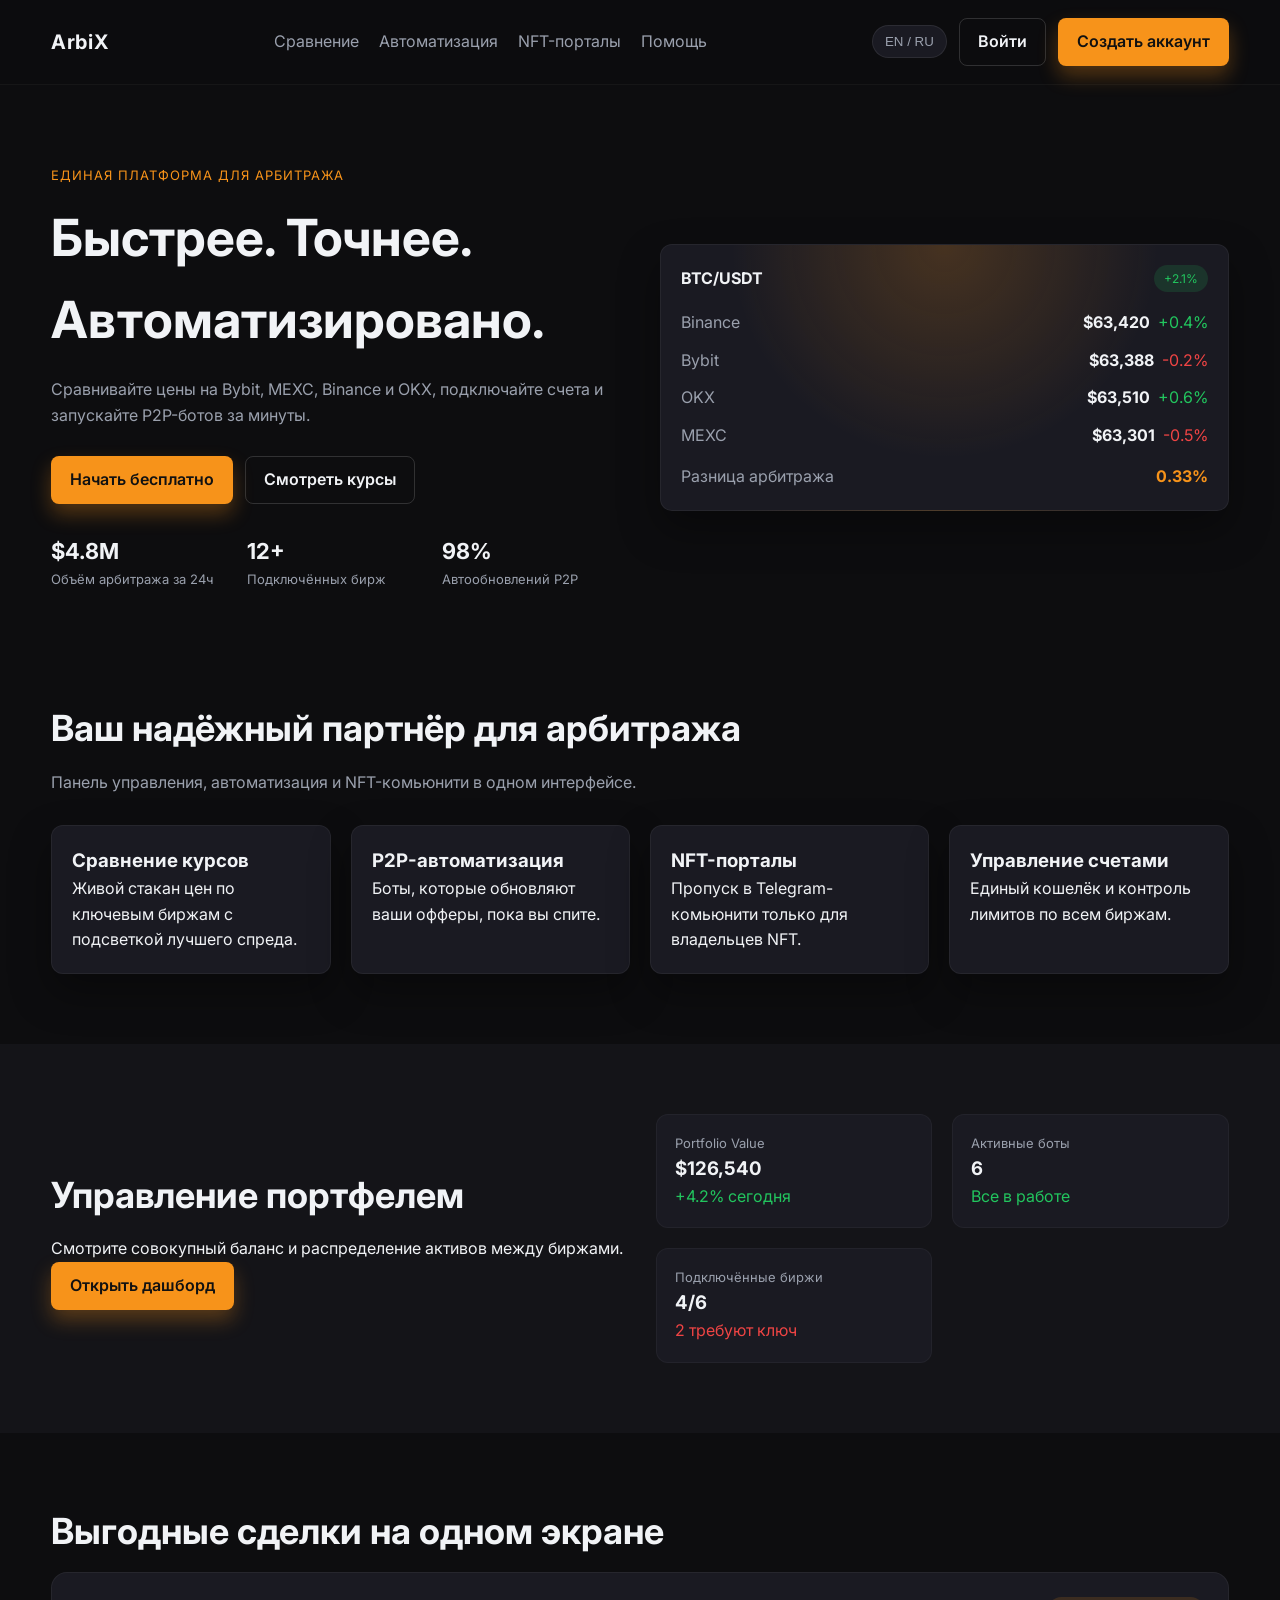
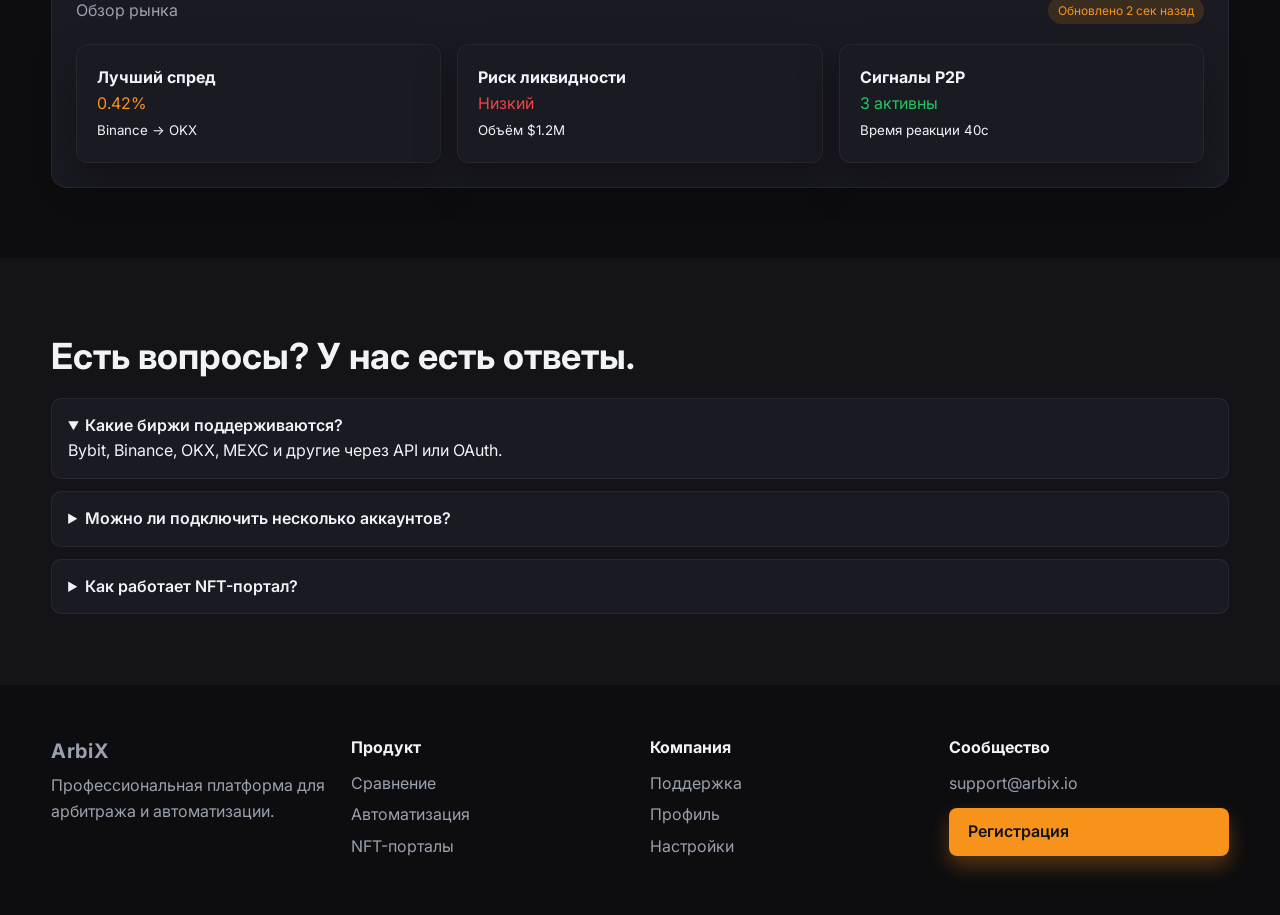
==== index.html @ c74239ab "Build static frontend pages" ====
<!doctype html>
<html lang="ru">
<head>
  <meta charset="UTF-8" />
  <meta name="viewport" content="width=device-width, initial-scale=1" />
  <title>ArbiX — Crypto Arbitrage & Automation</title>
  <link rel="stylesheet" href="styles.css" />
  <link rel="preconnect" href="https://fonts.googleapis.com" />
  <link rel="preconnect" href="https://fonts.gstatic.com" crossorigin />
  <link href="https://fonts.googleapis.com/css2?family=Inter:wght@400;500;600;700&display=swap" rel="stylesheet" />
</head>
<body class="theme-dark">
  <header class="header">
    <div class="container header__inner">
      <a class="logo" href="index.html">ArbiX</a>
      <nav class="nav">
        <a href="exchange.html">Сравнение</a>
        <a href="automation.html">Автоматизация</a>
        <a href="nft.html">NFT-порталы</a>
        <a href="help.html">Помощь</a>
      </nav>
      <div class="header__actions">
        <button class="chip">EN / RU</button>
        <a class="btn btn--ghost" href="login.html">Войти</a>
        <a class="btn btn--primary" href="signup.html">Создать аккаунт</a>
      </div>
      <button class="burger" aria-label="Открыть меню">
        <span></span><span></span><span></span>
      </button>
    </div>
  </header>

  <main>
    <section class="hero">
      <div class="container hero__grid">
        <div class="hero__content">
          <p class="eyebrow">Единая платформа для арбитража</p>
          <h1>Быстрее. Точнее. Автоматизировано.</h1>
          <p class="lead">Сравнивайте цены на Bybit, MEXC, Binance и OKX, подключайте счета и запускайте P2P-ботов за минуты.</p>
          <div class="hero__cta">
            <a class="btn btn--primary" href="signup.html">Начать бесплатно</a>
            <a class="btn btn--ghost" href="exchange.html">Смотреть курсы</a>
          </div>
          <div class="hero__stats">
            <div>
              <h3>$4.8M</h3>
              <p>Объём арбитража за 24ч</p>
            </div>
            <div>
              <h3>12+</h3>
              <p>Подключённых бирж</p>
            </div>
            <div>
              <h3>98%</h3>
              <p>Автообновлений P2P</p>
            </div>
          </div>
        </div>
        <div class="hero__visual">
          <div class="card card--glow">
            <div class="card__header">
              <h4>BTC/USDT</h4>
              <span class="badge badge--success">+2.1%</span>
            </div>
            <div class="price-table">
              <div class="price-row">
                <span>Binance</span>
                <strong>$63,420</strong>
                <span class="up">+0.4%</span>
              </div>
              <div class="price-row">
                <span>Bybit</span>
                <strong>$63,388</strong>
                <span class="down">-0.2%</span>
              </div>
              <div class="price-row">
                <span>OKX</span>
                <strong>$63,510</strong>
                <span class="up">+0.6%</span>
              </div>
              <div class="price-row">
                <span>MEXC</span>
                <strong>$63,301</strong>
                <span class="down">-0.5%</span>
              </div>
            </div>
            <div class="card__footer">
              <span>Разница арбитража</span>
              <strong class="accent">0.33%</strong>
            </div>
          </div>
        </div>
      </div>
    </section>

    <section class="section">
      <div class="container">
        <h2>Ваш надёжный партнёр для арбитража</h2>
        <p class="section__subtitle">Панель управления, автоматизация и NFT-комьюнити в одном интерфейсе.</p>
        <div class="grid grid--4">
          <article class="card">
            <h3>Сравнение курсов</h3>
            <p>Живой стакан цен по ключевым биржам с подсветкой лучшего спреда.</p>
          </article>
          <article class="card">
            <h3>P2P-автоматизация</h3>
            <p>Боты, которые обновляют ваши офферы, пока вы спите.</p>
          </article>
          <article class="card">
            <h3>NFT-порталы</h3>
            <p>Пропуск в Telegram-комьюнити только для владельцев NFT.</p>
          </article>
          <article class="card">
            <h3>Управление счетами</h3>
            <p>Единый кошелёк и контроль лимитов по всем биржам.</p>
          </article>
        </div>
      </div>
    </section>

    <section class="section section--alt">
      <div class="container split">
        <div>
          <h2>Управление портфелем</h2>
          <p>Смотрите совокупный баланс и распределение активов между биржами.</p>
          <a class="btn btn--primary" href="dashboard.html">Открыть дашборд</a>
        </div>
        <div class="grid grid--3">
          <div class="metric">
            <p>Portfolio Value</p>
            <h3>$126,540</h3>
            <span class="up">+4.2% сегодня</span>
          </div>
          <div class="metric">
            <p>Активные боты</p>
            <h3>6</h3>
            <span class="up">Все в работе</span>
          </div>
          <div class="metric">
            <p>Подключённые биржи</p>
            <h3>4/6</h3>
            <span class="down">2 требуют ключ</span>
          </div>
        </div>
      </div>
    </section>

    <section class="section">
      <div class="container">
        <h2>Выгодные сделки на одном экране</h2>
        <div class="dashboard-preview">
          <div class="preview-header">
            <span>Обзор рынка</span>
            <span class="badge">Обновлено 2 сек назад</span>
          </div>
          <div class="preview-grid">
            <div class="card">
              <h4>Лучший спред</h4>
              <p class="accent">0.42%</p>
              <small>Binance → OKX</small>
            </div>
            <div class="card">
              <h4>Риск ликвидности</h4>
              <p class="down">Низкий</p>
              <small>Объём $1.2M</small>
            </div>
            <div class="card">
              <h4>Сигналы P2P</h4>
              <p class="up">3 активны</p>
              <small>Время реакции 40с</small>
            </div>
          </div>
        </div>
      </div>
    </section>

    <section class="section section--alt">
      <div class="container">
        <h2>Есть вопросы? У нас есть ответы.</h2>
        <div class="accordion">
          <details open>
            <summary>Какие биржи поддерживаются?</summary>
            <p>Bybit, Binance, OKX, MEXC и другие через API или OAuth.</p>
          </details>
          <details>
            <summary>Можно ли подключить несколько аккаунтов?</summary>
            <p>Да, для каждой биржи можно подключать несколько профилей.</p>
          </details>
          <details>
            <summary>Как работает NFT-портал?</summary>
            <p>Мы проверяем владение NFT и выдаём доступ в Telegram автоматически.</p>
          </details>
        </div>
      </div>
    </section>
  </main>

  <footer class="footer">
    <div class="container footer__grid">
      <div>
        <a class="logo" href="index.html">ArbiX</a>
        <p>Профессиональная платформа для арбитража и автоматизации.</p>
      </div>
      <div>
        <h4>Продукт</h4>
        <a href="exchange.html">Сравнение</a>
        <a href="automation.html">Автоматизация</a>
        <a href="nft.html">NFT-порталы</a>
      </div>
      <div>
        <h4>Компания</h4>
        <a href="help.html">Поддержка</a>
        <a href="profile.html">Профиль</a>
        <a href="settings.html">Настройки</a>
      </div>
      <div>
        <h4>Сообщество</h4>
        <p>support@arbix.io</p>
        <div class="footer__cta">
          <a class="btn btn--primary" href="signup.html">Регистрация</a>
        </div>
      </div>
    </div>
  </footer>
</body>
</html>
---- styles.css ----
:root {
  color-scheme: dark;
  --bg: #0d0d0f;
  --bg-alt: #141418;
  --panel: #1a1a22;
  --panel-soft: #202030;
  --text: #f1f3f6;
  --muted: #9aa0ad;
  --accent: #f7931a;
  --accent-soft: rgba(247, 147, 26, 0.15);
  --success: #22c55e;
  --danger: #ef4444;
  --shadow: 0 18px 40px rgba(0, 0, 0, 0.35);
}

* {
  box-sizing: border-box;
  margin: 0;
  padding: 0;
}

body {
  font-family: "Inter", sans-serif;
  background: var(--bg);
  color: var(--text);
  line-height: 1.6;
}

img {
  max-width: 100%;
}

a {
  color: inherit;
  text-decoration: none;
}

.muted {
  color: var(--muted);
}

.accent {
  color: var(--accent);
}

.container {
  width: min(1200px, 92%);
  margin: 0 auto;
}

.header {
  position: sticky;
  top: 0;
  background: rgba(13, 13, 15, 0.9);
  backdrop-filter: blur(10px);
  border-bottom: 1px solid rgba(255, 255, 255, 0.04);
  z-index: 10;
}

.header__inner {
  display: flex;
  align-items: center;
  justify-content: space-between;
  padding: 18px 0;
  gap: 24px;
}

.logo {
  font-weight: 700;
  font-size: 20px;
  letter-spacing: 0.6px;
}

.nav {
  display: flex;
  gap: 20px;
  color: var(--muted);
}

.nav a:hover {
  color: var(--text);
}

.header__actions {
  display: flex;
  align-items: center;
  gap: 12px;
}

.burger {
  display: none;
  flex-direction: column;
  gap: 5px;
  background: none;
  border: none;
}

.burger span {
  width: 24px;
  height: 2px;
  background: var(--text);
}

.btn {
  display: inline-flex;
  align-items: center;
  justify-content: center;
  padding: 10px 18px;
  border-radius: 8px;
  font-weight: 600;
  border: 1px solid transparent;
  transition: 0.2s ease;
}

.btn--primary {
  background: var(--accent);
  color: #111;
  box-shadow: 0 10px 20px rgba(247, 147, 26, 0.3);
}

.btn--primary:hover {
  filter: brightness(1.05);
}

.btn--ghost {
  border: 1px solid rgba(255, 255, 255, 0.15);
  color: var(--text);
  background: transparent;
}

.btn--ghost:hover {
  border-color: var(--accent);
  color: var(--accent);
}

.chip {
  padding: 8px 12px;
  border-radius: 999px;
  background: var(--panel);
  border: 1px solid rgba(255, 255, 255, 0.08);
  color: var(--muted);
}

.hero {
  padding: 80px 0 40px;
}

.hero__grid {
  display: grid;
  grid-template-columns: repeat(auto-fit, minmax(280px, 1fr));
  gap: 40px;
  align-items: center;
}

.eyebrow {
  color: var(--accent);
  letter-spacing: 1px;
  text-transform: uppercase;
  font-size: 13px;
  margin-bottom: 12px;
}

.hero h1 {
  font-size: clamp(32px, 4vw, 54px);
  margin-bottom: 16px;
}

.lead {
  color: var(--muted);
  margin-bottom: 28px;
}

.hero__cta {
  display: flex;
  gap: 12px;
  flex-wrap: wrap;
  margin-bottom: 30px;
}

.hero__stats {
  display: grid;
  grid-template-columns: repeat(auto-fit, minmax(140px, 1fr));
  gap: 18px;
}

.hero__stats h3 {
  font-size: 22px;
}

.hero__stats p {
  color: var(--muted);
  font-size: 13px;
}

.section {
  padding: 70px 0;
}

.section--alt {
  background: var(--bg-alt);
}

.section h2 {
  font-size: clamp(26px, 3vw, 36px);
  margin-bottom: 12px;
}

.section__subtitle {
  color: var(--muted);
  max-width: 720px;
  margin-bottom: 30px;
}

.grid {
  display: grid;
  gap: 20px;
}

.grid--4 {
  grid-template-columns: repeat(auto-fit, minmax(220px, 1fr));
}

.grid--3 {
  grid-template-columns: repeat(auto-fit, minmax(200px, 1fr));
}

.card {
  background: var(--panel);
  border-radius: 12px;
  padding: 20px;
  border: 1px solid rgba(255, 255, 255, 0.05);
  box-shadow: var(--shadow);
}

.card--glow {
  background: radial-gradient(circle at top, rgba(247, 147, 26, 0.2), transparent 55%),
    var(--panel);
}

.card__header {
  display: flex;
  justify-content: space-between;
  align-items: center;
  margin-bottom: 18px;
}

.card__footer {
  margin-top: 16px;
  display: flex;
  justify-content: space-between;
  color: var(--muted);
}

.badge {
  padding: 4px 10px;
  border-radius: 999px;
  font-size: 12px;
  background: var(--accent-soft);
  color: var(--accent);
}

.badge--success {
  background: rgba(34, 197, 94, 0.15);
  color: var(--success);
}

.price-table {
  display: grid;
  gap: 12px;
}

.price-row {
  display: grid;
  grid-template-columns: 1fr auto auto;
  gap: 8px;
  align-items: center;
  color: var(--muted);
}

.price-row strong {
  color: var(--text);
}

.up {
  color: var(--success);
}

.down {
  color: var(--danger);
}

.split {
  display: grid;
  grid-template-columns: repeat(auto-fit, minmax(280px, 1fr));
  gap: 32px;
  align-items: center;
}

.metric {
  background: var(--panel);
  padding: 18px;
  border-radius: 12px;
  border: 1px solid rgba(255, 255, 255, 0.04);
}

.metric p {
  color: var(--muted);
  font-size: 13px;
}

.dashboard-preview {
  background: var(--panel);
  border-radius: 16px;
  padding: 24px;
  border: 1px solid rgba(255, 255, 255, 0.05);
}

.preview-header {
  display: flex;
  justify-content: space-between;
  align-items: center;
  margin-bottom: 20px;
  color: var(--muted);
}

.preview-grid {
  display: grid;
  gap: 16px;
  grid-template-columns: repeat(auto-fit, minmax(200px, 1fr));
}

.accordion {
  display: grid;
  gap: 12px;
}

.accordion details {
  background: var(--panel);
  border-radius: 10px;
  padding: 14px 16px;
  border: 1px solid rgba(255, 255, 255, 0.06);
}

.accordion summary {
  cursor: pointer;
  font-weight: 600;
}

.list {
  list-style: none;
  display: grid;
  gap: 8px;
  color: var(--muted);
}

.footer {
  padding: 50px 0;
  border-top: 1px solid rgba(255, 255, 255, 0.04);
}

.footer__grid {
  display: grid;
  grid-template-columns: repeat(auto-fit, minmax(180px, 1fr));
  gap: 20px;
  color: var(--muted);
}

.footer__grid h4 {
  margin-bottom: 10px;
  color: var(--text);
}

.footer__grid a {
  display: block;
  margin-bottom: 6px;
}

.footer__cta {
  margin-top: 12px;
}

.table {
  width: 100%;
  border-collapse: collapse;
  border: 1px solid rgba(255, 255, 255, 0.06);
  border-radius: 12px;
  overflow: hidden;
}

.table th,
.table td {
  padding: 14px 16px;
  text-align: left;
}

.table th {
  background: var(--panel-soft);
  font-size: 13px;
  color: var(--muted);
  text-transform: uppercase;
}

.table tr:nth-child(even) {
  background: rgba(255, 255, 255, 0.02);
}

.form {
  display: grid;
  gap: 16px;
}

label span {
  display: block;
  font-size: 13px;
  color: var(--muted);
  margin-bottom: 6px;
}

.input,
.select,
.textarea {
  background: var(--panel);
  border: 1px solid rgba(255, 255, 255, 0.08);
  padding: 12px 14px;
  border-radius: 8px;
  color: var(--text);
}

.input:focus,
.select:focus,
.textarea:focus {
  outline: 1px solid var(--accent);
}

.page-header {
  padding: 50px 0 20px;
}

.page-header h1 {
  font-size: clamp(28px, 3vw, 40px);
}

.page-header p {
  color: var(--muted);
  margin-top: 10px;
}

@media (max-width: 900px) {
  .nav {
    display: none;
  }

  .header__actions {
    display: none;
  }

  .burger {
    display: flex;
  }
}

@media (max-width: 600px) {
  .hero {
    padding-top: 50px;
  }

  .header__inner {
    padding: 14px 0;
  }
}
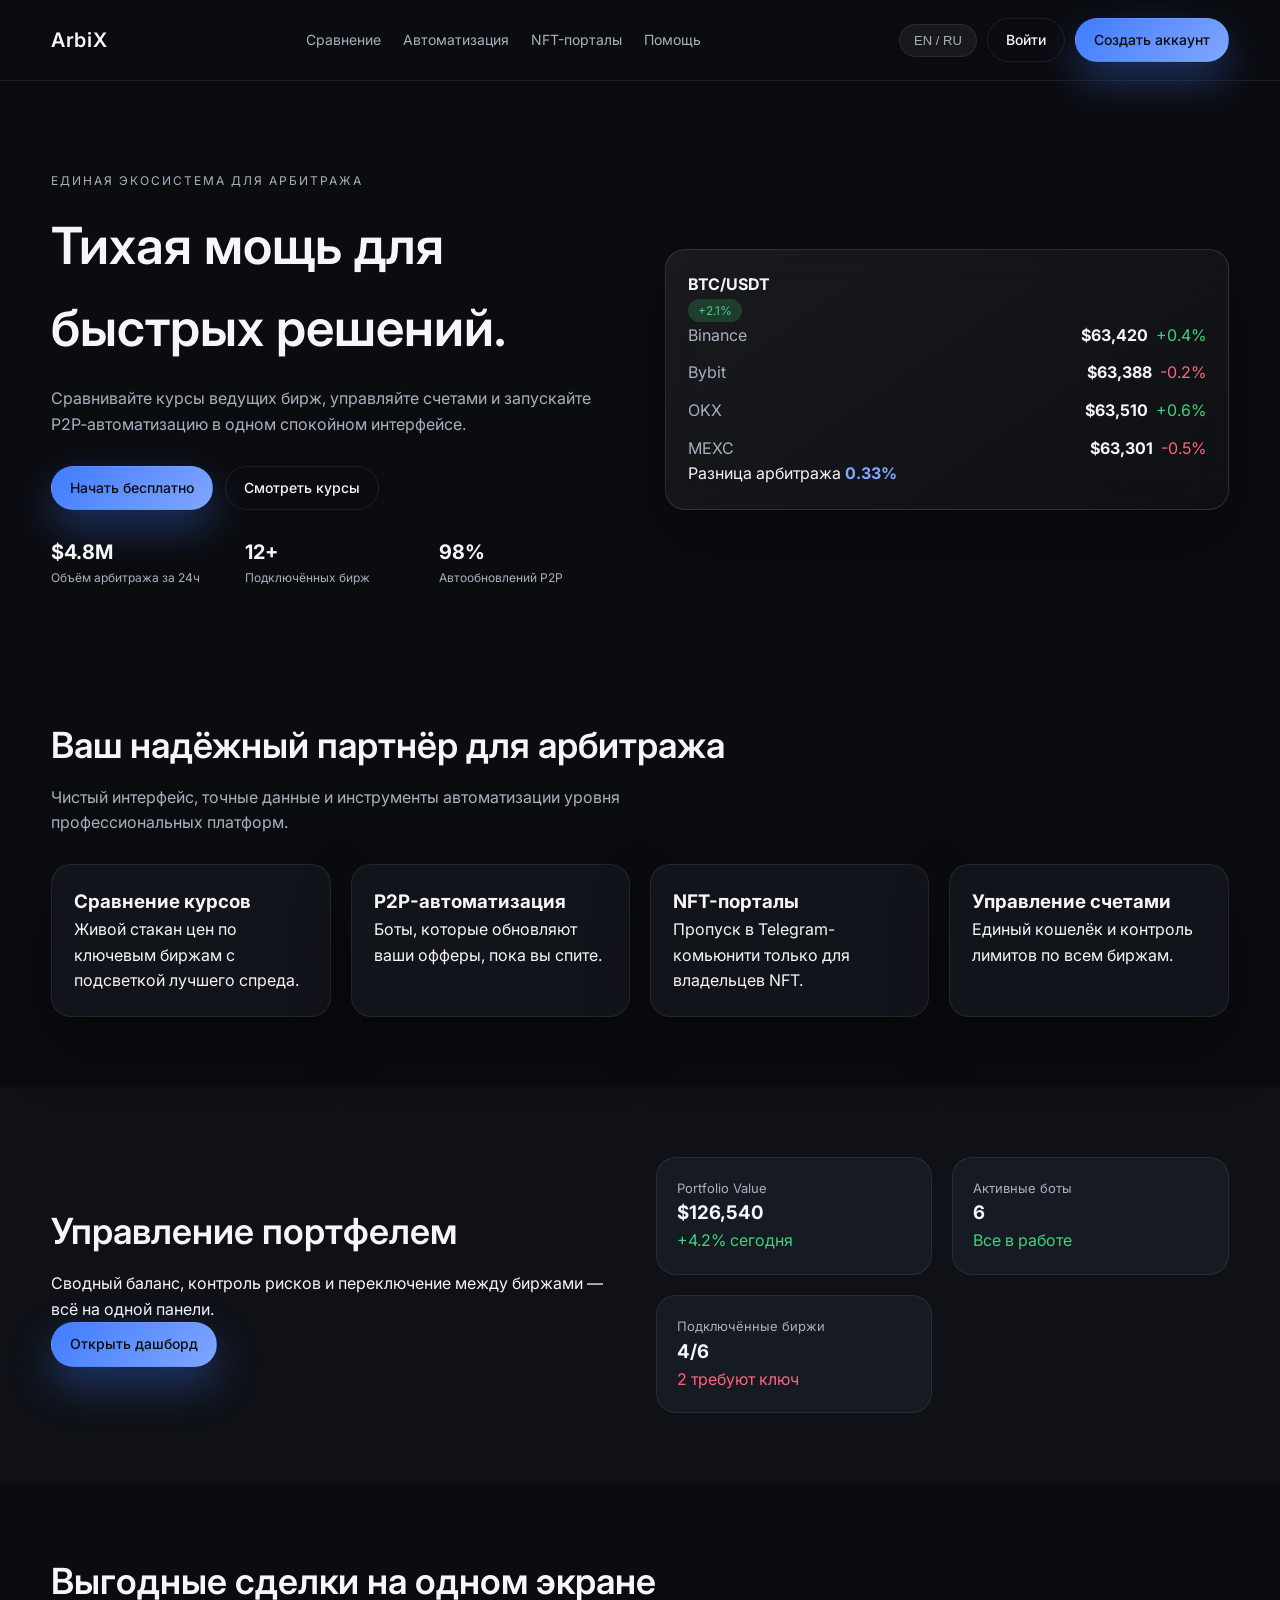
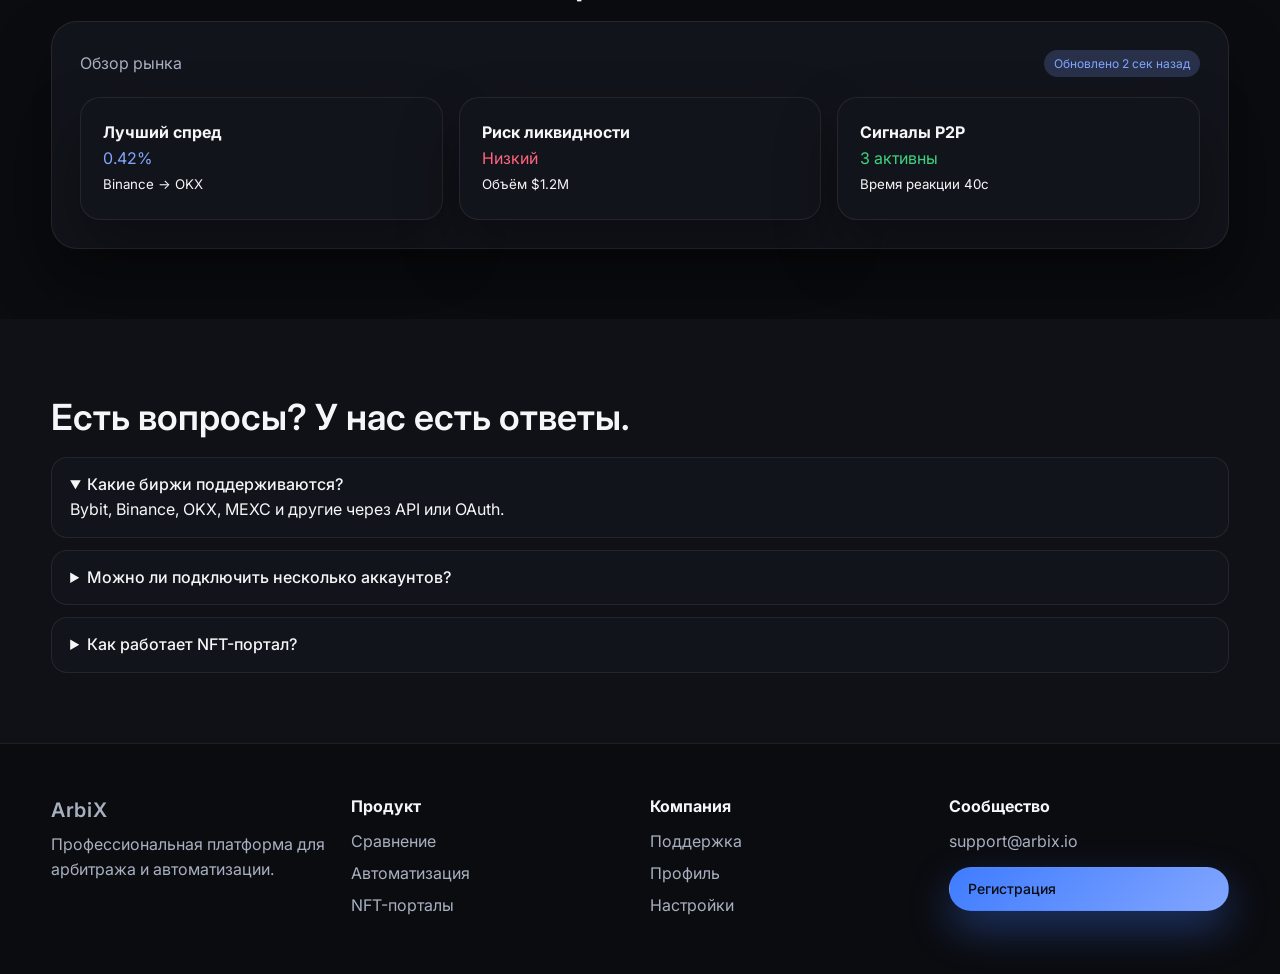
==== commit 6a4daa5c: "Refine styling for Apple-inspired aesthetic" ====
--- a/index.html
+++ b/index.html
@@ -34,9 +34,9 @@
     <section class="hero">
       <div class="container hero__grid">
         <div class="hero__content">
-          <p class="eyebrow">Единая платформа для арбитража</p>
-          <h1>Быстрее. Точнее. Автоматизировано.</h1>
-          <p class="lead">Сравнивайте цены на Bybit, MEXC, Binance и OKX, подключайте счета и запускайте P2P-ботов за минуты.</p>
+          <p class="eyebrow">Единая экосистема для арбитража</p>
+          <h1>Тихая мощь для быстрых решений.</h1>
+          <p class="lead">Сравнивайте курсы ведущих бирж, управляйте счетами и запускайте P2P‑автоматизацию в одном спокойном интерфейсе.</p>
           <div class="hero__cta">
             <a class="btn btn--primary" href="signup.html">Начать бесплатно</a>
             <a class="btn btn--ghost" href="exchange.html">Смотреть курсы</a>
@@ -56,8 +56,8 @@
             </div>
           </div>
         </div>
-        <div class="hero__visual">
-          <div class="card card--glow">
+          <div class="hero__visual">
+          <div class="card card--glass">
             <div class="card__header">
               <h4>BTC/USDT</h4>
               <span class="badge badge--success">+2.1%</span>
@@ -96,7 +96,7 @@
     <section class="section">
       <div class="container">
         <h2>Ваш надёжный партнёр для арбитража</h2>
-        <p class="section__subtitle">Панель управления, автоматизация и NFT-комьюнити в одном интерфейсе.</p>
+        <p class="section__subtitle">Чистый интерфейс, точные данные и инструменты автоматизации уровня профессиональных платформ.</p>
         <div class="grid grid--4">
           <article class="card">
             <h3>Сравнение курсов</h3>
@@ -122,7 +122,7 @@
       <div class="container split">
         <div>
           <h2>Управление портфелем</h2>
-          <p>Смотрите совокупный баланс и распределение активов между биржами.</p>
+          <p>Сводный баланс, контроль рисков и переключение между биржами — всё на одной панели.</p>
           <a class="btn btn--primary" href="dashboard.html">Открыть дашборд</a>
         </div>
         <div class="grid grid--3">
--- a/styles.css
+++ b/styles.css
@@ -1,16 +1,18 @@
 :root {
   color-scheme: dark;
-  --bg: #0d0d0f;
-  --bg-alt: #141418;
-  --panel: #1a1a22;
-  --panel-soft: #202030;
-  --text: #f1f3f6;
-  --muted: #9aa0ad;
-  --accent: #f7931a;
-  --accent-soft: rgba(247, 147, 26, 0.15);
-  --success: #22c55e;
-  --danger: #ef4444;
-  --shadow: 0 18px 40px rgba(0, 0, 0, 0.35);
+  --bg: #0b0c10;
+  --bg-alt: #0f1117;
+  --panel: #12141b;
+  --panel-elevated: #161a23;
+  --border: rgba(255, 255, 255, 0.08);
+  --text: #f5f6f7;
+  --muted: #a8b0c0;
+  --accent: #82a6ff;
+  --accent-strong: #3f7cff;
+  --success: #41d17d;
+  --danger: #ff647c;
+  --shadow: 0 30px 60px rgba(0, 0, 0, 0.35);
+  --radius: 20px;
 }
 
 * {
@@ -20,8 +22,10 @@
 }
 
 body {
-  font-family: "Inter", sans-serif;
-  background: var(--bg);
+  font-family: "Inter", -apple-system, BlinkMacSystemFont, "Segoe UI", sans-serif;
+  background: radial-gradient(1200px 600px at 10% -10%, rgba(63, 124, 255, 0.18), transparent 55%),
+    radial-gradient(900px 500px at 85% -20%, rgba(130, 166, 255, 0.2), transparent 50%),
+    var(--bg);
   color: var(--text);
   line-height: 1.6;
 }
@@ -35,26 +39,26 @@
   text-decoration: none;
 }
 
-.muted {
-  color: var(--muted);
-}
-
-.accent {
-  color: var(--accent);
-}
-
 .container {
   width: min(1200px, 92%);
   margin: 0 auto;
 }
 
+.muted {
+  color: var(--muted);
+}
+
+.accent {
+  color: var(--accent);
+}
+
 .header {
   position: sticky;
   top: 0;
-  background: rgba(13, 13, 15, 0.9);
-  backdrop-filter: blur(10px);
-  border-bottom: 1px solid rgba(255, 255, 255, 0.04);
   z-index: 10;
+  backdrop-filter: blur(20px);
+  background: rgba(11, 12, 16, 0.75);
+  border-bottom: 1px solid var(--border);
 }
 
 .header__inner {
@@ -62,19 +66,24 @@
   align-items: center;
   justify-content: space-between;
   padding: 18px 0;
-  gap: 24px;
+  gap: 20px;
 }
 
 .logo {
-  font-weight: 700;
+  font-weight: 600;
   font-size: 20px;
   letter-spacing: 0.6px;
 }
 
 .nav {
   display: flex;
-  gap: 20px;
-  color: var(--muted);
+  gap: 22px;
+  color: var(--muted);
+}
+
+.nav a {
+  font-size: 14px;
+  transition: color 0.2s ease;
 }
 
 .nav a:hover {
@@ -84,14 +93,23 @@
 .header__actions {
   display: flex;
   align-items: center;
-  gap: 12px;
+  gap: 10px;
+}
+
+.chip {
+  padding: 8px 14px;
+  border-radius: 999px;
+  background: rgba(255, 255, 255, 0.06);
+  border: 1px solid var(--border);
+  color: var(--muted);
+  font-size: 13px;
 }
 
 .burger {
   display: none;
   flex-direction: column;
-  gap: 5px;
-  background: none;
+  gap: 6px;
+  background: transparent;
   border: none;
 }
 
@@ -106,75 +124,70 @@
   align-items: center;
   justify-content: center;
   padding: 10px 18px;
-  border-radius: 8px;
+  border-radius: 999px;
+  font-weight: 500;
+  border: 1px solid transparent;
+  transition: 0.25s ease;
+  font-size: 14px;
+}
+
+.btn--primary {
+  background: linear-gradient(135deg, var(--accent-strong), var(--accent));
+  color: #0b0c10;
+  box-shadow: 0 18px 40px rgba(63, 124, 255, 0.35);
+}
+
+.btn--primary:hover {
+  transform: translateY(-1px);
+}
+
+.btn--ghost {
+  border: 1px solid var(--border);
+  color: var(--text);
+  background: transparent;
+}
+
+.btn--ghost:hover {
+  border-color: rgba(130, 166, 255, 0.6);
+  color: var(--accent);
+}
+
+.hero {
+  padding: 90px 0 60px;
+}
+
+.hero__grid {
+  display: grid;
+  grid-template-columns: repeat(auto-fit, minmax(280px, 1fr));
+  gap: 50px;
+  align-items: center;
+}
+
+.eyebrow {
+  text-transform: uppercase;
+  letter-spacing: 2px;
+  font-size: 12px;
+  color: var(--muted);
+  margin-bottom: 14px;
+}
+
+.hero h1 {
+  font-size: clamp(34px, 4vw, 56px);
   font-weight: 600;
-  border: 1px solid transparent;
-  transition: 0.2s ease;
-}
-
-.btn--primary {
-  background: var(--accent);
-  color: #111;
-  box-shadow: 0 10px 20px rgba(247, 147, 26, 0.3);
-}
-
-.btn--primary:hover {
-  filter: brightness(1.05);
-}
-
-.btn--ghost {
-  border: 1px solid rgba(255, 255, 255, 0.15);
-  color: var(--text);
-  background: transparent;
-}
-
-.btn--ghost:hover {
-  border-color: var(--accent);
-  color: var(--accent);
-}
-
-.chip {
-  padding: 8px 12px;
-  border-radius: 999px;
-  background: var(--panel);
-  border: 1px solid rgba(255, 255, 255, 0.08);
-  color: var(--muted);
-}
-
-.hero {
-  padding: 80px 0 40px;
-}
-
-.hero__grid {
-  display: grid;
-  grid-template-columns: repeat(auto-fit, minmax(280px, 1fr));
-  gap: 40px;
-  align-items: center;
-}
-
-.eyebrow {
-  color: var(--accent);
-  letter-spacing: 1px;
-  text-transform: uppercase;
-  font-size: 13px;
-  margin-bottom: 12px;
-}
-
-.hero h1 {
-  font-size: clamp(32px, 4vw, 54px);
-  margin-bottom: 16px;
+  margin-bottom: 18px;
 }
 
 .lead {
   color: var(--muted);
   margin-bottom: 28px;
+  font-size: 16px;
 }
 
 .hero__cta {
   display: flex;
   gap: 12px;
   flex-wrap: wrap;
-  margin-bottom: 30px;
+  margin-bottom: 26px;
 }
 
 .hero__stats {
@@ -184,12 +197,12 @@
 }
 
 .hero__stats h3 {
-  font-size: 22px;
+  font-size: 20px;
 }
 
 .hero__stats p {
   color: var(--muted);
-  font-size: 13px;
+  font-size: 12px;
 }
 
 .section {
@@ -202,13 +215,14 @@
 
 .section h2 {
   font-size: clamp(26px, 3vw, 36px);
-  margin-bottom: 12px;
+  margin-bottom: 10px;
+  font-weight: 600;
 }
 
 .section__subtitle {
   color: var(--muted);
   max-width: 720px;
-  margin-bottom: 30px;
+  margin-bottom: 28px;
 }
 
 .grid {
@@ -226,41 +240,28 @@
 
 .card {
   background: var(--panel);
-  border-radius: 12px;
-  padding: 20px;
-  border: 1px solid rgba(255, 255, 255, 0.05);
+  border-radius: var(--radius);
+  padding: 22px;
+  border: 1px solid var(--border);
   box-shadow: var(--shadow);
 }
 
-.card--glow {
-  background: radial-gradient(circle at top, rgba(247, 147, 26, 0.2), transparent 55%),
-    var(--panel);
-}
-
-.card__header {
-  display: flex;
-  justify-content: space-between;
-  align-items: center;
-  margin-bottom: 18px;
-}
-
-.card__footer {
-  margin-top: 16px;
-  display: flex;
-  justify-content: space-between;
-  color: var(--muted);
+.card--glass {
+  background: linear-gradient(145deg, rgba(255, 255, 255, 0.06), rgba(255, 255, 255, 0.02));
+  border: 1px solid rgba(255, 255, 255, 0.12);
+  backdrop-filter: blur(18px);
 }
 
 .badge {
   padding: 4px 10px;
   border-radius: 999px;
   font-size: 12px;
-  background: var(--accent-soft);
+  background: rgba(130, 166, 255, 0.2);
   color: var(--accent);
 }
 
 .badge--success {
-  background: rgba(34, 197, 94, 0.15);
+  background: rgba(65, 209, 125, 0.2);
   color: var(--success);
 }
 
@@ -297,10 +298,10 @@
 }
 
 .metric {
-  background: var(--panel);
-  padding: 18px;
-  border-radius: 12px;
-  border: 1px solid rgba(255, 255, 255, 0.04);
+  background: var(--panel-elevated);
+  padding: 20px;
+  border-radius: var(--radius);
+  border: 1px solid var(--border);
 }
 
 .metric p {
@@ -310,9 +311,10 @@
 
 .dashboard-preview {
   background: var(--panel);
-  border-radius: 16px;
-  padding: 24px;
-  border: 1px solid rgba(255, 255, 255, 0.05);
+  border-radius: 26px;
+  padding: 28px;
+  border: 1px solid var(--border);
+  box-shadow: var(--shadow);
 }
 
 .preview-header {
@@ -336,26 +338,19 @@
 
 .accordion details {
   background: var(--panel);
-  border-radius: 10px;
-  padding: 14px 16px;
-  border: 1px solid rgba(255, 255, 255, 0.06);
+  border-radius: 16px;
+  padding: 14px 18px;
+  border: 1px solid var(--border);
 }
 
 .accordion summary {
   cursor: pointer;
-  font-weight: 600;
-}
-
-.list {
-  list-style: none;
-  display: grid;
-  gap: 8px;
-  color: var(--muted);
+  font-weight: 500;
 }
 
 .footer {
   padding: 50px 0;
-  border-top: 1px solid rgba(255, 255, 255, 0.04);
+  border-top: 1px solid var(--border);
 }
 
 .footer__grid {
@@ -382,8 +377,8 @@
 .table {
   width: 100%;
   border-collapse: collapse;
-  border: 1px solid rgba(255, 255, 255, 0.06);
-  border-radius: 12px;
+  border: 1px solid var(--border);
+  border-radius: var(--radius);
   overflow: hidden;
 }
 
@@ -394,8 +389,8 @@
 }
 
 .table th {
-  background: var(--panel-soft);
-  font-size: 13px;
+  background: var(--panel-elevated);
+  font-size: 12px;
   color: var(--muted);
   text-transform: uppercase;
 }
@@ -407,29 +402,29 @@
 .form {
   display: grid;
   gap: 16px;
-}
-
-label span {
-  display: block;
-  font-size: 13px;
-  color: var(--muted);
-  margin-bottom: 6px;
 }
 
 .input,
 .select,
 .textarea {
   background: var(--panel);
-  border: 1px solid rgba(255, 255, 255, 0.08);
+  border: 1px solid var(--border);
   padding: 12px 14px;
-  border-radius: 8px;
+  border-radius: 14px;
   color: var(--text);
 }
 
 .input:focus,
 .select:focus,
 .textarea:focus {
-  outline: 1px solid var(--accent);
+  outline: 2px solid rgba(130, 166, 255, 0.6);
+}
+
+label span {
+  display: block;
+  font-size: 13px;
+  color: var(--muted);
+  margin-bottom: 6px;
 }
 
 .page-header {
@@ -438,6 +433,7 @@
 
 .page-header h1 {
   font-size: clamp(28px, 3vw, 40px);
+  font-weight: 600;
 }
 
 .page-header p {
@@ -445,11 +441,15 @@
   margin-top: 10px;
 }
 
+.list {
+  list-style: none;
+  display: grid;
+  gap: 8px;
+  color: var(--muted);
+}
+
 @media (max-width: 900px) {
-  .nav {
-    display: none;
-  }
-
+  .nav,
   .header__actions {
     display: none;
   }
@@ -461,7 +461,7 @@
 
 @media (max-width: 600px) {
   .hero {
-    padding-top: 50px;
+    padding-top: 60px;
   }
 
   .header__inner {
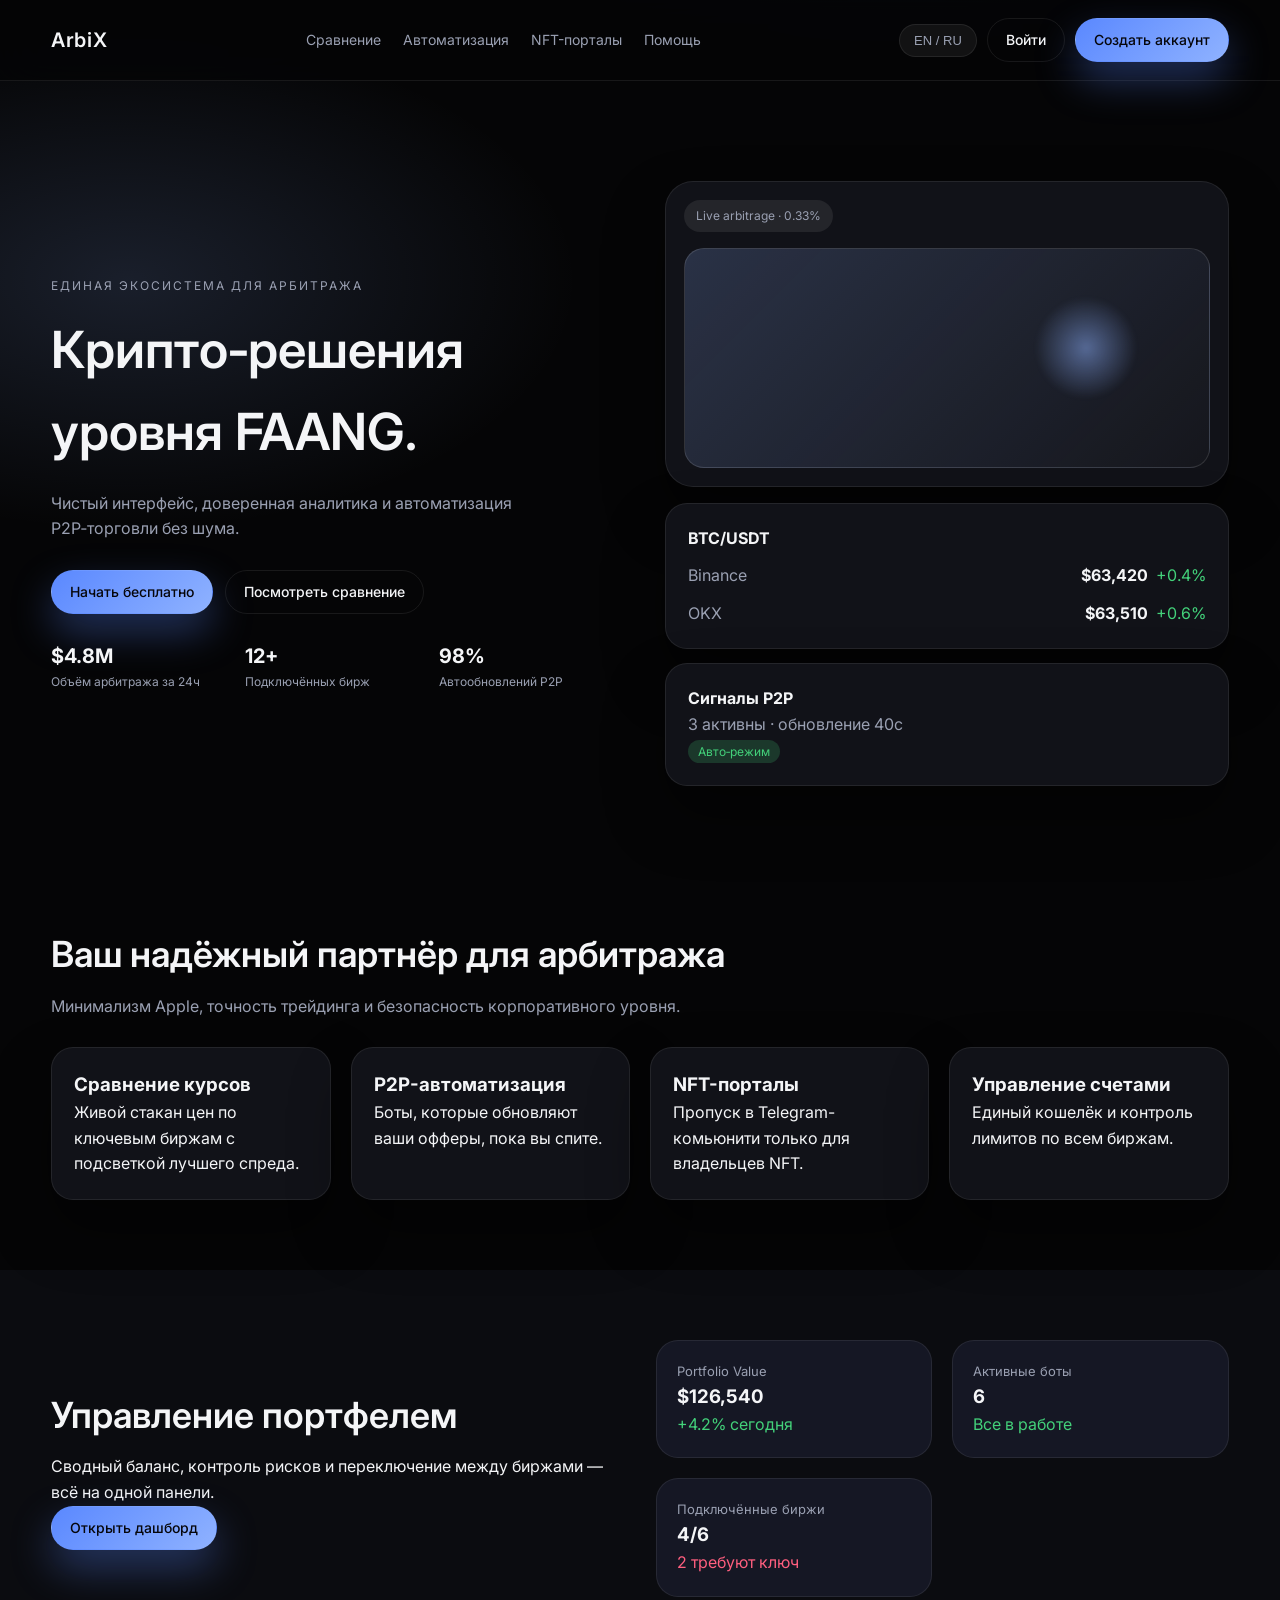
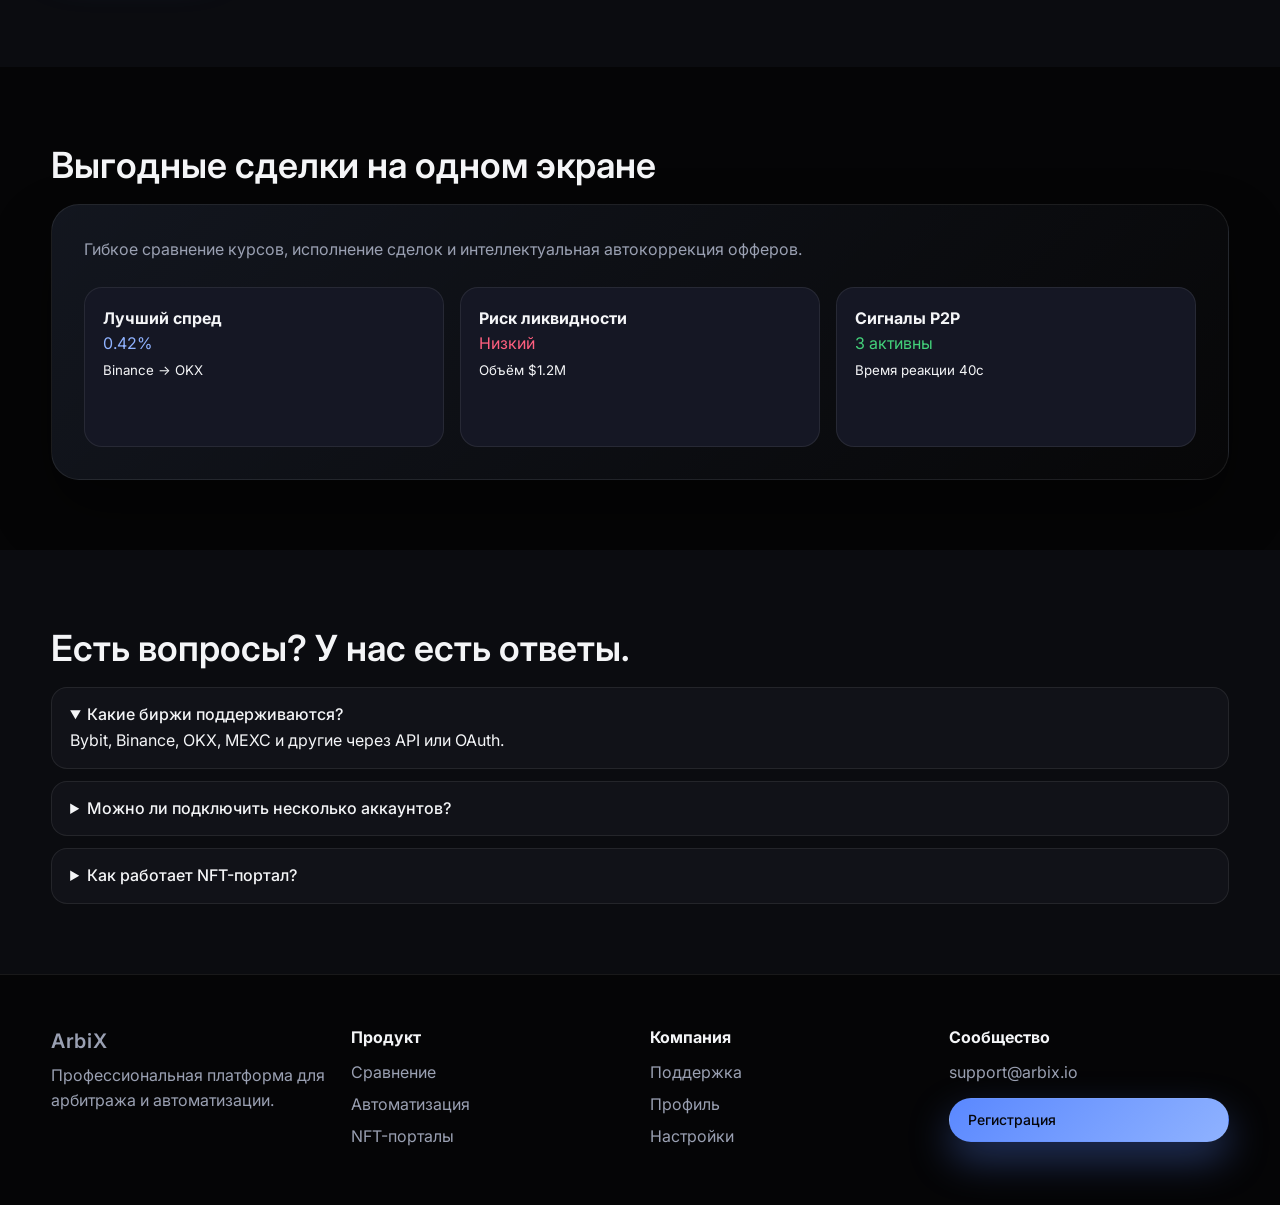
==== commit a1c8b6e9: "Revamp homepage styling toward FAANG aesthetic" ====
--- a/index.html
+++ b/index.html
@@ -35,11 +35,11 @@
       <div class="container hero__grid">
         <div class="hero__content">
           <p class="eyebrow">Единая экосистема для арбитража</p>
-          <h1>Тихая мощь для быстрых решений.</h1>
-          <p class="lead">Сравнивайте курсы ведущих бирж, управляйте счетами и запускайте P2P‑автоматизацию в одном спокойном интерфейсе.</p>
+          <h1>Крипто‑решения уровня FAANG.</h1>
+          <p class="lead">Чистый интерфейс, доверенная аналитика и автоматизация P2P‑торговли без шума.</p>
           <div class="hero__cta">
             <a class="btn btn--primary" href="signup.html">Начать бесплатно</a>
-            <a class="btn btn--ghost" href="exchange.html">Смотреть курсы</a>
+            <a class="btn btn--ghost" href="exchange.html">Посмотреть сравнение</a>
           </div>
           <div class="hero__stats">
             <div>
@@ -56,37 +56,31 @@
             </div>
           </div>
         </div>
-          <div class="hero__visual">
-          <div class="card card--glass">
-            <div class="card__header">
+        <div class="hero__media">
+          <div class="media-card">
+            <div class="pill">Live arbitrage · 0.33%</div>
+            <div class="mock" style="margin-top: 16px;"></div>
+          </div>
+          <div class="media-stack">
+            <div class="card">
               <h4>BTC/USDT</h4>
-              <span class="badge badge--success">+2.1%</span>
-            </div>
-            <div class="price-table">
-              <div class="price-row">
-                <span>Binance</span>
-                <strong>$63,420</strong>
-                <span class="up">+0.4%</span>
+              <div class="price-table" style="margin-top: 12px;">
+                <div class="price-row">
+                  <span>Binance</span>
+                  <strong>$63,420</strong>
+                  <span class="up">+0.4%</span>
+                </div>
+                <div class="price-row">
+                  <span>OKX</span>
+                  <strong>$63,510</strong>
+                  <span class="up">+0.6%</span>
+                </div>
               </div>
-              <div class="price-row">
-                <span>Bybit</span>
-                <strong>$63,388</strong>
-                <span class="down">-0.2%</span>
-              </div>
-              <div class="price-row">
-                <span>OKX</span>
-                <strong>$63,510</strong>
-                <span class="up">+0.6%</span>
-              </div>
-              <div class="price-row">
-                <span>MEXC</span>
-                <strong>$63,301</strong>
-                <span class="down">-0.5%</span>
-              </div>
-            </div>
-            <div class="card__footer">
-              <span>Разница арбитража</span>
-              <strong class="accent">0.33%</strong>
+            </div>
+            <div class="card">
+              <h4>Сигналы P2P</h4>
+              <p class="muted">3 активны · обновление 40с</p>
+              <span class="badge badge--success">Авто‑режим</span>
             </div>
           </div>
         </div>
@@ -96,7 +90,7 @@
     <section class="section">
       <div class="container">
         <h2>Ваш надёжный партнёр для арбитража</h2>
-        <p class="section__subtitle">Чистый интерфейс, точные данные и инструменты автоматизации уровня профессиональных платформ.</p>
+        <p class="section__subtitle">Минимализм Apple, точность трейдинга и безопасность корпоративного уровня.</p>
         <div class="grid grid--4">
           <article class="card">
             <h3>Сравнение курсов</h3>
@@ -148,23 +142,20 @@
     <section class="section">
       <div class="container">
         <h2>Выгодные сделки на одном экране</h2>
-        <div class="dashboard-preview">
-          <div class="preview-header">
-            <span>Обзор рынка</span>
-            <span class="badge">Обновлено 2 сек назад</span>
-          </div>
-          <div class="preview-grid">
-            <div class="card">
+        <div class="showcase">
+          <p class="muted">Гибкое сравнение курсов, исполнение сделок и интеллектуальная автокоррекция офферов.</p>
+          <div class="showcase__media">
+            <div class="media-tile">
               <h4>Лучший спред</h4>
               <p class="accent">0.42%</p>
               <small>Binance → OKX</small>
             </div>
-            <div class="card">
+            <div class="media-tile">
               <h4>Риск ликвидности</h4>
               <p class="down">Низкий</p>
               <small>Объём $1.2M</small>
             </div>
-            <div class="card">
+            <div class="media-tile">
               <h4>Сигналы P2P</h4>
               <p class="up">3 активны</p>
               <small>Время реакции 40с</small>
--- a/styles.css
+++ b/styles.css
@@ -1,18 +1,18 @@
 :root {
   color-scheme: dark;
-  --bg: #0b0c10;
-  --bg-alt: #0f1117;
-  --panel: #12141b;
-  --panel-elevated: #161a23;
+  --bg: #050506;
+  --bg-alt: #0b0c10;
+  --panel: #111218;
+  --panel-strong: #151724;
+  --text: #f4f5f7;
+  --muted: #9aa0b2;
+  --accent: #8fb2ff;
+  --accent-strong: #5a88ff;
+  --success: #43d17a;
+  --danger: #ff5f7f;
   --border: rgba(255, 255, 255, 0.08);
-  --text: #f5f6f7;
-  --muted: #a8b0c0;
-  --accent: #82a6ff;
-  --accent-strong: #3f7cff;
-  --success: #41d17d;
-  --danger: #ff647c;
-  --shadow: 0 30px 60px rgba(0, 0, 0, 0.35);
-  --radius: 20px;
+  --shadow: 0 30px 60px rgba(0, 0, 0, 0.45);
+  --radius: 22px;
 }
 
 * {
@@ -23,8 +23,8 @@
 
 body {
   font-family: "Inter", -apple-system, BlinkMacSystemFont, "Segoe UI", sans-serif;
-  background: radial-gradient(1200px 600px at 10% -10%, rgba(63, 124, 255, 0.18), transparent 55%),
-    radial-gradient(900px 500px at 85% -20%, rgba(130, 166, 255, 0.2), transparent 50%),
+  background: radial-gradient(1200px 600px at 70% -10%, rgba(90, 136, 255, 0.2), transparent 55%),
+    radial-gradient(900px 500px at 10% 10%, rgba(143, 178, 255, 0.15), transparent 50%),
     var(--bg);
   color: var(--text);
   line-height: 1.6;
@@ -57,7 +57,7 @@
   top: 0;
   z-index: 10;
   backdrop-filter: blur(20px);
-  background: rgba(11, 12, 16, 0.75);
+  background: rgba(5, 5, 6, 0.75);
   border-bottom: 1px solid var(--border);
 }
 
@@ -133,8 +133,8 @@
 
 .btn--primary {
   background: linear-gradient(135deg, var(--accent-strong), var(--accent));
-  color: #0b0c10;
-  box-shadow: 0 18px 40px rgba(63, 124, 255, 0.35);
+  color: #06060a;
+  box-shadow: 0 18px 40px rgba(90, 136, 255, 0.35);
 }
 
 .btn--primary:hover {
@@ -148,12 +148,12 @@
 }
 
 .btn--ghost:hover {
-  border-color: rgba(130, 166, 255, 0.6);
+  border-color: rgba(143, 178, 255, 0.6);
   color: var(--accent);
 }
 
 .hero {
-  padding: 90px 0 60px;
+  padding: 100px 0 70px;
 }
 
 .hero__grid {
@@ -172,7 +172,7 @@
 }
 
 .hero h1 {
-  font-size: clamp(34px, 4vw, 56px);
+  font-size: clamp(34px, 4vw, 58px);
   font-weight: 600;
   margin-bottom: 18px;
 }
@@ -205,6 +205,55 @@
   font-size: 12px;
 }
 
+.hero__media {
+  display: grid;
+  gap: 16px;
+}
+
+.media-card {
+  background: var(--panel);
+  border-radius: 28px;
+  padding: 18px;
+  border: 1px solid var(--border);
+  box-shadow: var(--shadow);
+}
+
+.media-stack {
+  display: grid;
+  gap: 14px;
+}
+
+.mock {
+  border-radius: 20px;
+  background: linear-gradient(135deg, rgba(143, 178, 255, 0.2), rgba(255, 255, 255, 0.02));
+  border: 1px solid rgba(255, 255, 255, 0.12);
+  height: 220px;
+  position: relative;
+  overflow: hidden;
+}
+
+.mock::after {
+  content: "";
+  position: absolute;
+  inset: 18% 12% auto auto;
+  width: 120px;
+  height: 120px;
+  border-radius: 50%;
+  background: radial-gradient(circle, rgba(143, 178, 255, 0.5), transparent 60%);
+  filter: blur(2px);
+}
+
+.pill {
+  display: inline-flex;
+  align-items: center;
+  gap: 8px;
+  padding: 6px 12px;
+  border-radius: 999px;
+  background: rgba(255, 255, 255, 0.08);
+  color: var(--muted);
+  font-size: 12px;
+}
+
 .section {
   padding: 70px 0;
 }
@@ -246,22 +295,16 @@
   box-shadow: var(--shadow);
 }
 
-.card--glass {
-  background: linear-gradient(145deg, rgba(255, 255, 255, 0.06), rgba(255, 255, 255, 0.02));
-  border: 1px solid rgba(255, 255, 255, 0.12);
-  backdrop-filter: blur(18px);
-}
-
 .badge {
   padding: 4px 10px;
   border-radius: 999px;
   font-size: 12px;
-  background: rgba(130, 166, 255, 0.2);
+  background: rgba(143, 178, 255, 0.2);
   color: var(--accent);
 }
 
 .badge--success {
-  background: rgba(65, 209, 125, 0.2);
+  background: rgba(67, 209, 122, 0.2);
   color: var(--success);
 }
 
@@ -298,7 +341,7 @@
 }
 
 .metric {
-  background: var(--panel-elevated);
+  background: var(--panel-strong);
   padding: 20px;
   border-radius: var(--radius);
   border: 1px solid var(--border);
@@ -309,26 +352,27 @@
   font-size: 13px;
 }
 
-.dashboard-preview {
-  background: var(--panel);
-  border-radius: 26px;
-  padding: 28px;
+.showcase {
+  border-radius: 28px;
+  padding: 32px;
+  background: linear-gradient(135deg, rgba(143, 178, 255, 0.1), rgba(255, 255, 255, 0.01));
   border: 1px solid var(--border);
   box-shadow: var(--shadow);
 }
 
-.preview-header {
-  display: flex;
-  justify-content: space-between;
-  align-items: center;
-  margin-bottom: 20px;
-  color: var(--muted);
-}
-
-.preview-grid {
-  display: grid;
+.showcase__media {
+  margin-top: 24px;
+  display: grid;
+  grid-template-columns: repeat(auto-fit, minmax(220px, 1fr));
   gap: 16px;
-  grid-template-columns: repeat(auto-fit, minmax(200px, 1fr));
+}
+
+.media-tile {
+  background: var(--panel-strong);
+  border-radius: 18px;
+  padding: 18px;
+  border: 1px solid var(--border);
+  min-height: 160px;
 }
 
 .accordion {
@@ -389,7 +433,7 @@
 }
 
 .table th {
-  background: var(--panel-elevated);
+  background: var(--panel-strong);
   font-size: 12px;
   color: var(--muted);
   text-transform: uppercase;
@@ -417,7 +461,7 @@
 .input:focus,
 .select:focus,
 .textarea:focus {
-  outline: 2px solid rgba(130, 166, 255, 0.6);
+  outline: 2px solid rgba(143, 178, 255, 0.6);
 }
 
 label span {
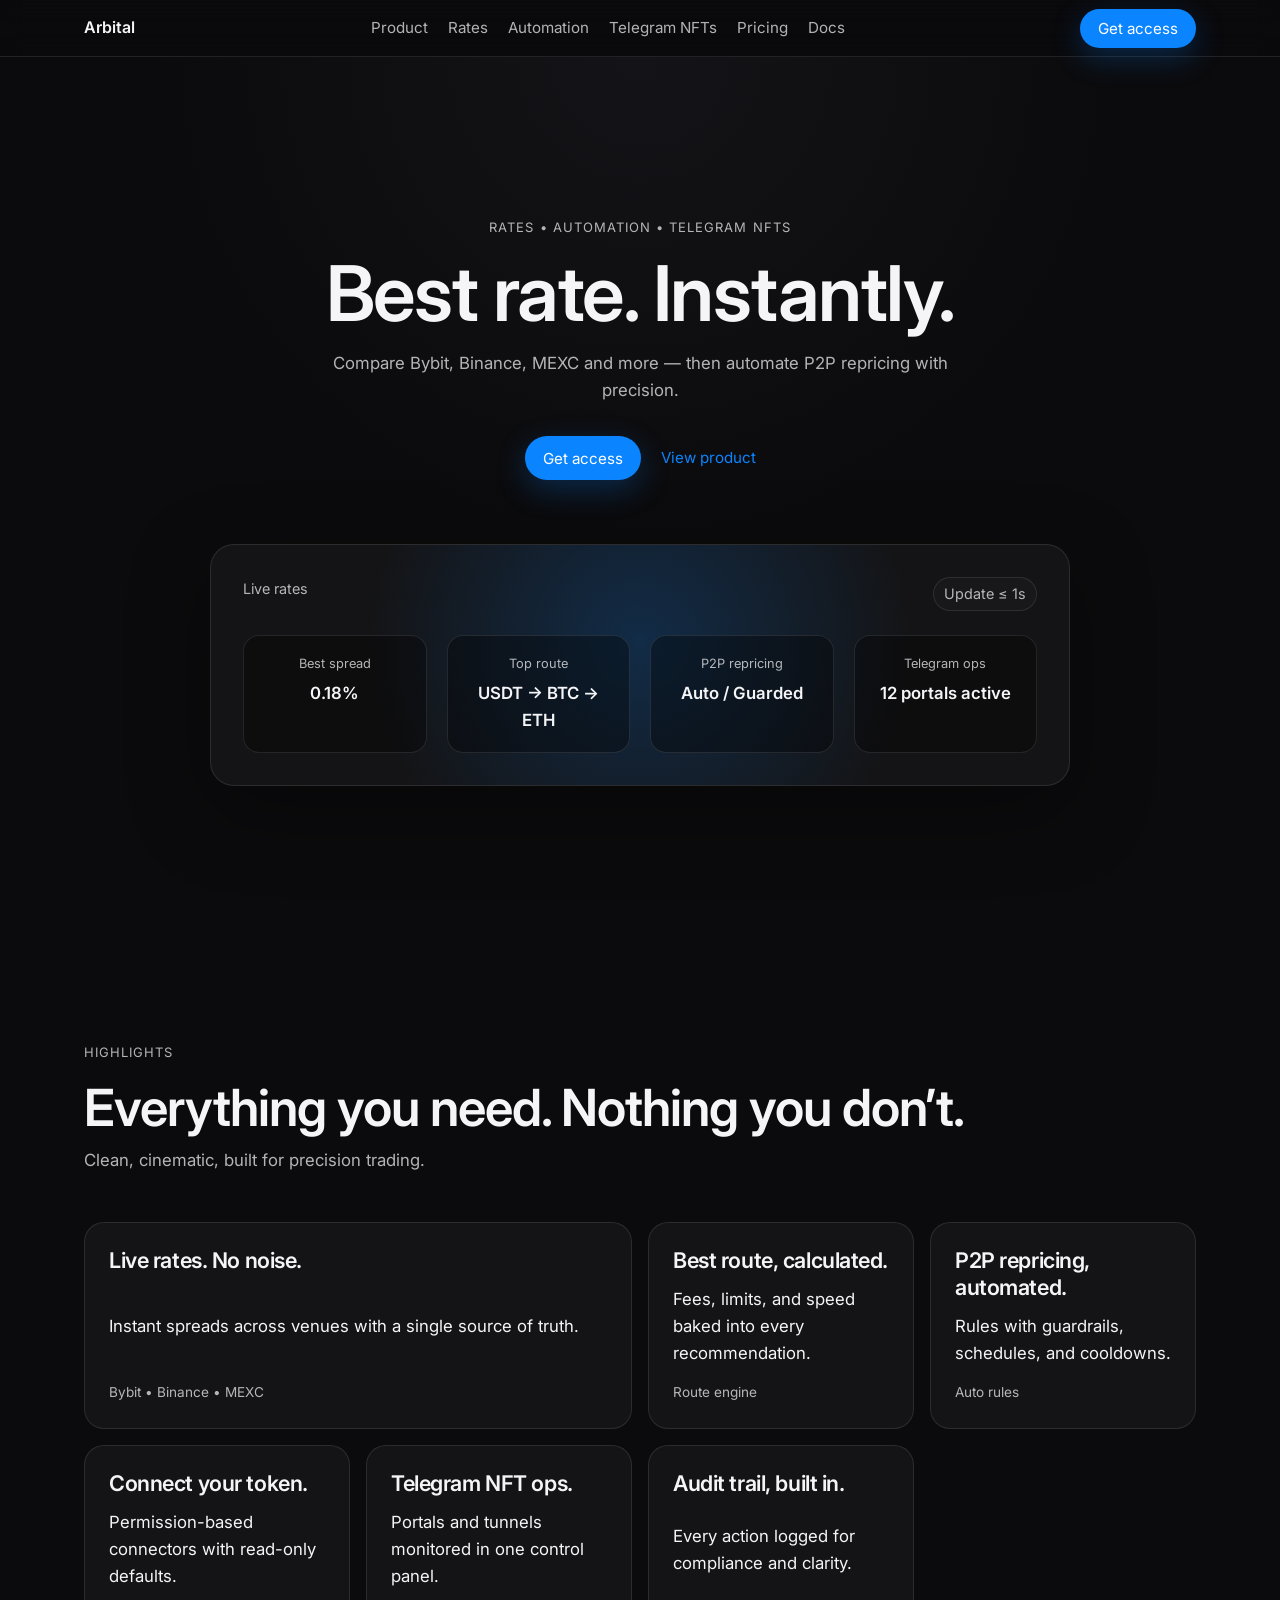
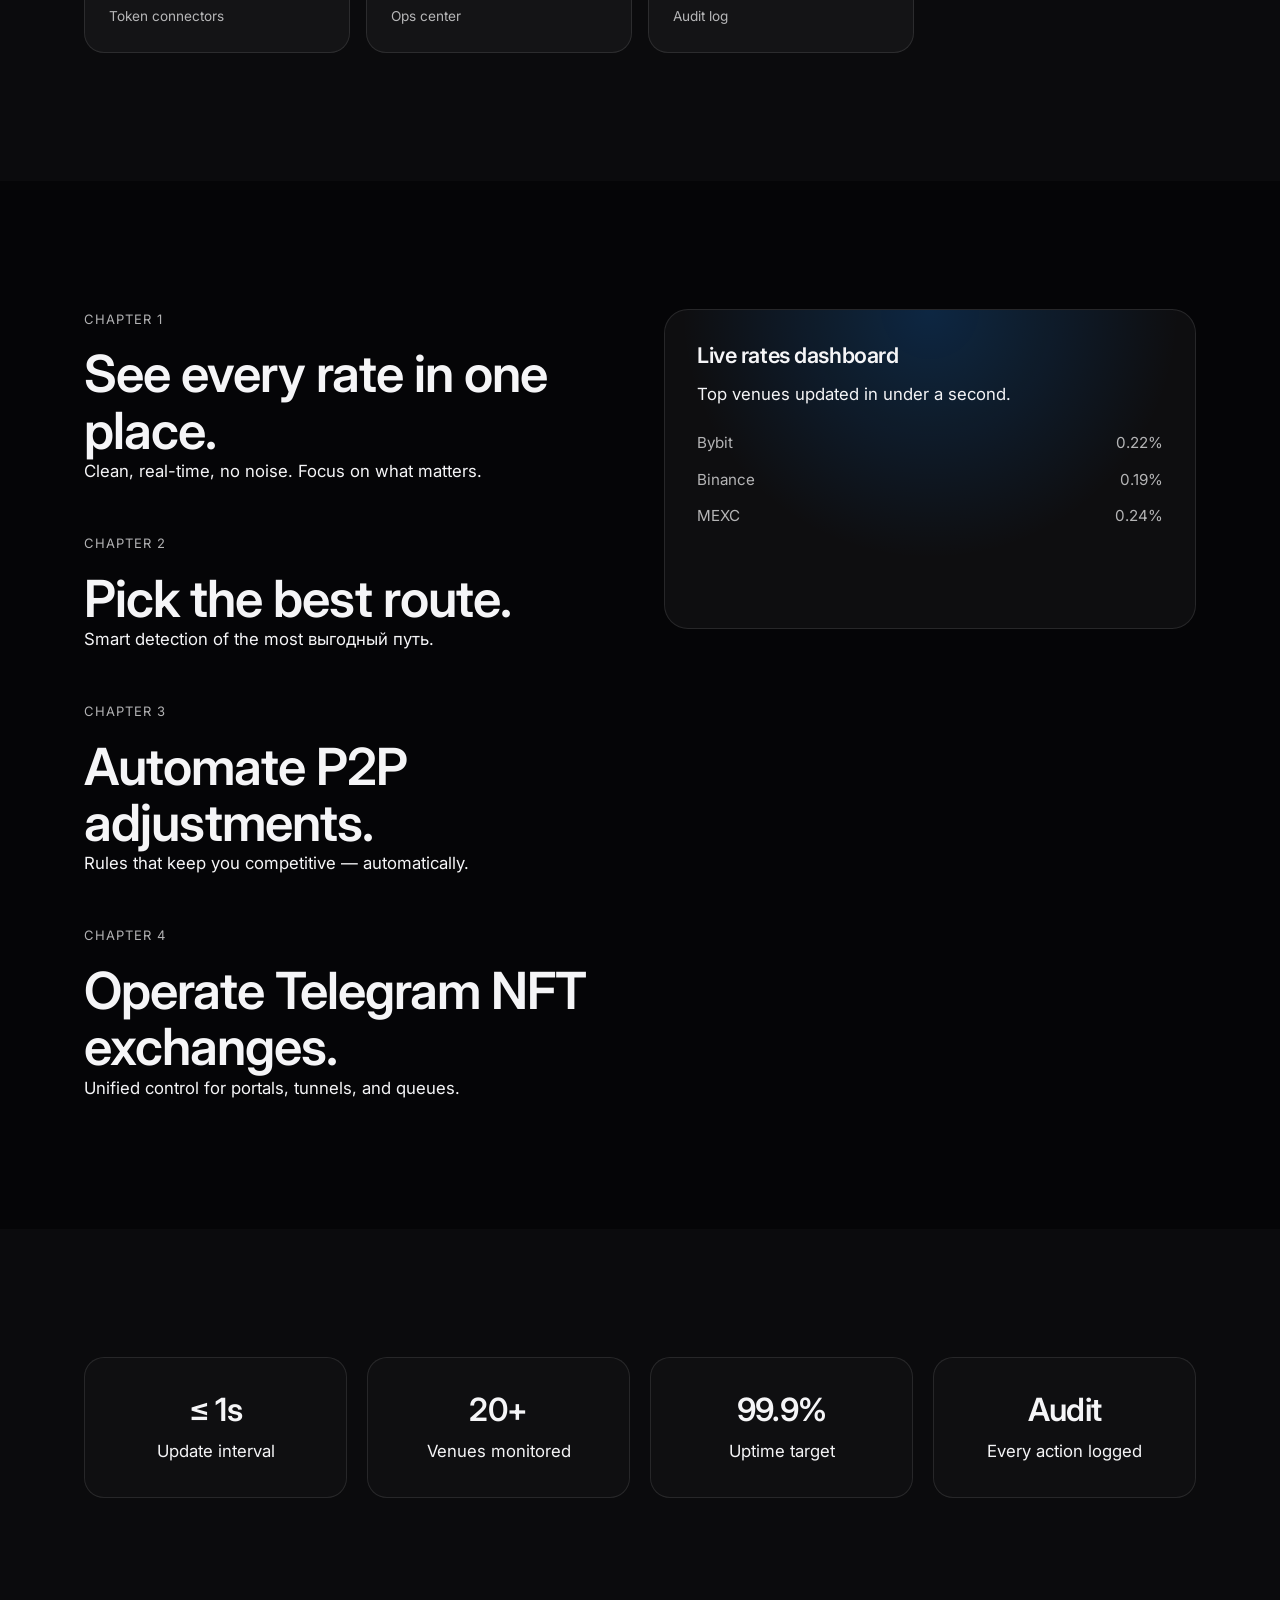
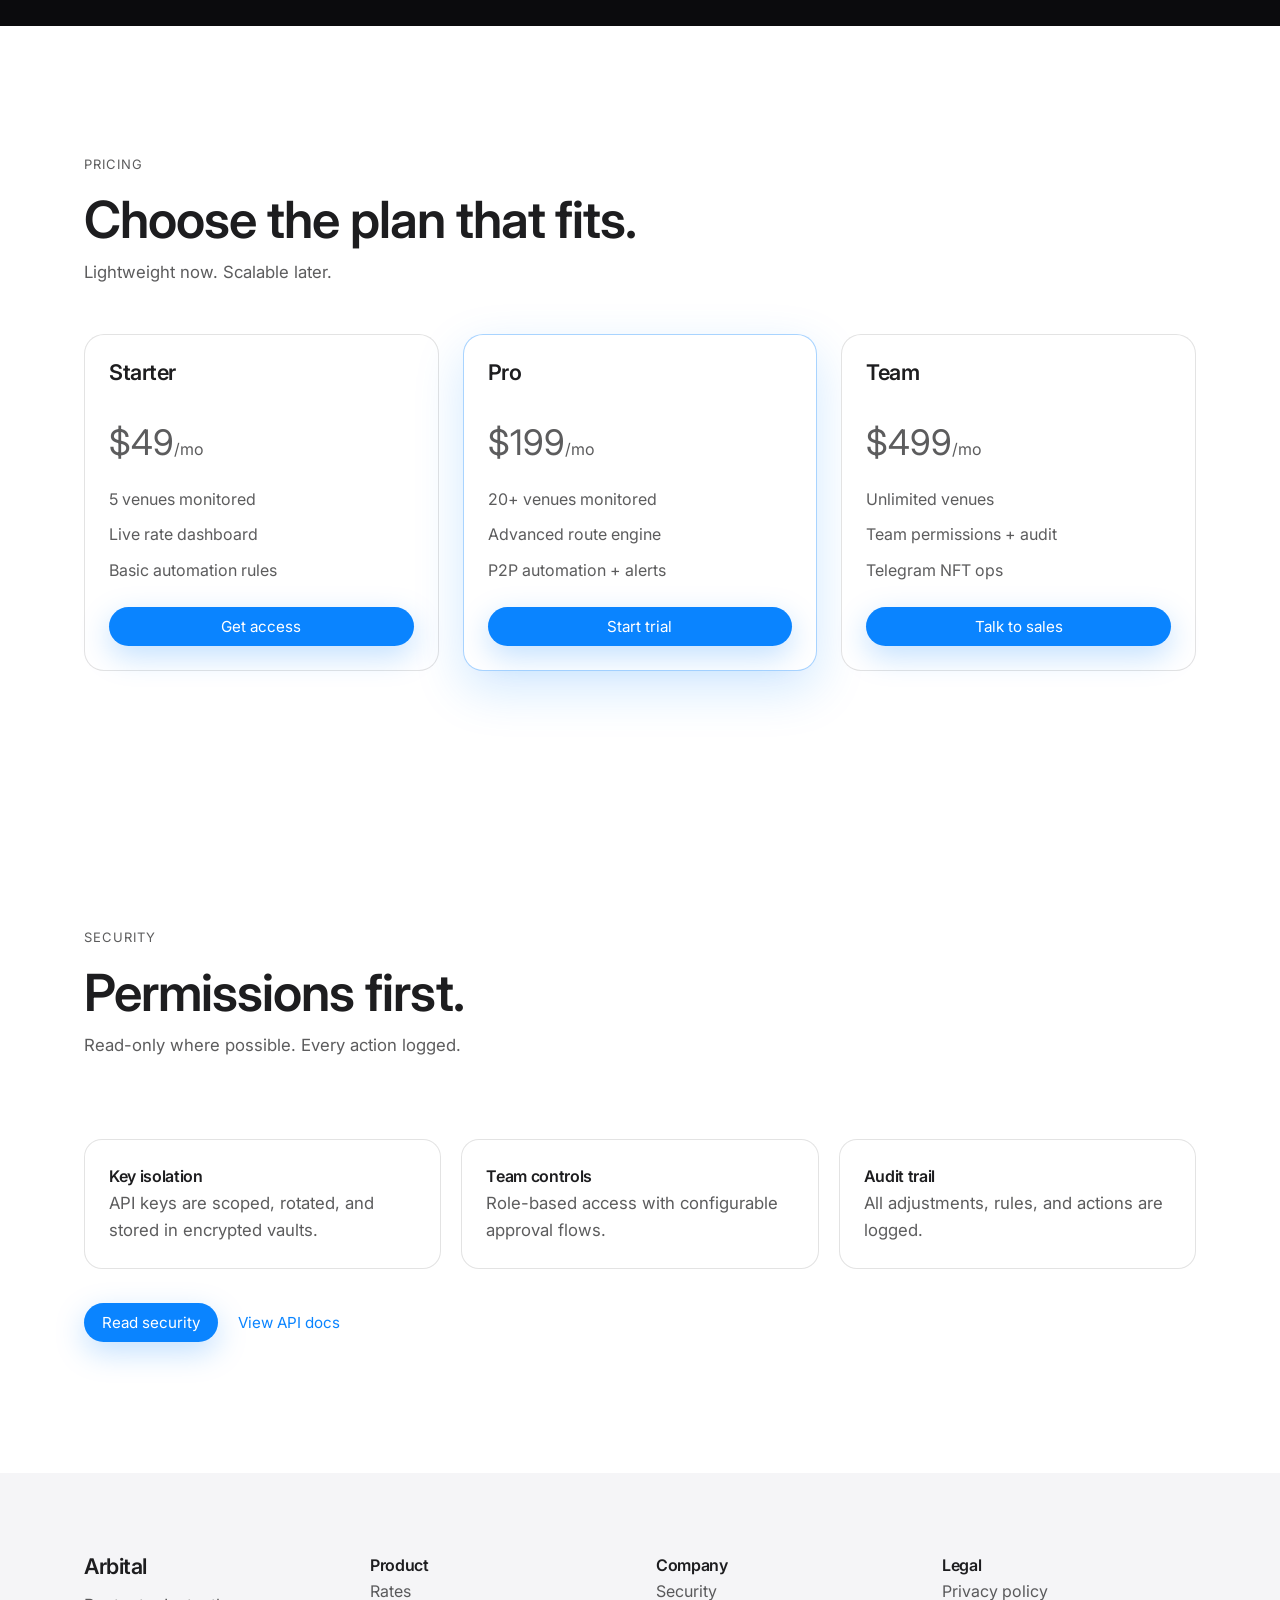
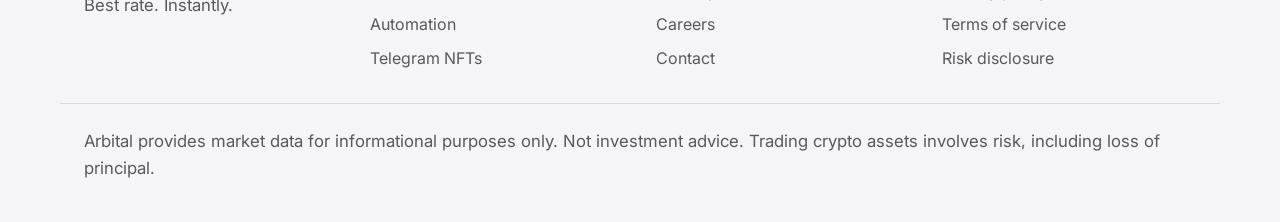
==== commit 6b245557: "Add cinematic fintech landing page" ====
--- a/index.html
+++ b/index.html
@@ -1,217 +1,299 @@
-<!doctype html>
-<html lang="ru">
-<head>
-  <meta charset="UTF-8" />
-  <meta name="viewport" content="width=device-width, initial-scale=1" />
-  <title>ArbiX — Crypto Arbitrage & Automation</title>
-  <link rel="stylesheet" href="styles.css" />
-  <link rel="preconnect" href="https://fonts.googleapis.com" />
-  <link rel="preconnect" href="https://fonts.gstatic.com" crossorigin />
-  <link href="https://fonts.googleapis.com/css2?family=Inter:wght@400;500;600;700&display=swap" rel="stylesheet" />
-</head>
-<body class="theme-dark">
-  <header class="header">
-    <div class="container header__inner">
-      <a class="logo" href="index.html">ArbiX</a>
-      <nav class="nav">
-        <a href="exchange.html">Сравнение</a>
-        <a href="automation.html">Автоматизация</a>
-        <a href="nft.html">NFT-порталы</a>
-        <a href="help.html">Помощь</a>
-      </nav>
-      <div class="header__actions">
-        <button class="chip">EN / RU</button>
-        <a class="btn btn--ghost" href="login.html">Войти</a>
-        <a class="btn btn--primary" href="signup.html">Создать аккаунт</a>
+<!DOCTYPE html>
+<html lang="en">
+  <head>
+    <meta charset="UTF-8" />
+    <meta name="viewport" content="width=device-width, initial-scale=1.0" />
+    <title>Arbital — Best rate. Instantly.</title>
+    <link rel="stylesheet" href="styles.css" />
+    <link rel="preconnect" href="https://fonts.googleapis.com" />
+    <link rel="preconnect" href="https://fonts.gstatic.com" crossorigin />
+    <link
+      href="https://fonts.googleapis.com/css2?family=Inter:wght@400;500;600;650&display=swap"
+      rel="stylesheet"
+    />
+  </head>
+  <body>
+    <header class="nav">
+      <div class="container nav__inner">
+        <div class="nav__logo">Arbital</div>
+        <nav class="nav__links">
+          <a href="#product">Product</a>
+          <a href="#rates">Rates</a>
+          <a href="#automation">Automation</a>
+          <a href="#telegram">Telegram NFTs</a>
+          <a href="#pricing">Pricing</a>
+          <a href="#docs">Docs</a>
+        </nav>
+        <button class="btn btn--primary">Get access</button>
       </div>
-      <button class="burger" aria-label="Открыть меню">
-        <span></span><span></span><span></span>
-      </button>
-    </div>
-  </header>
-
-  <main>
-    <section class="hero">
-      <div class="container hero__grid">
-        <div class="hero__content">
-          <p class="eyebrow">Единая экосистема для арбитража</p>
-          <h1>Крипто‑решения уровня FAANG.</h1>
-          <p class="lead">Чистый интерфейс, доверенная аналитика и автоматизация P2P‑торговли без шума.</p>
+    </header>
+
+    <main>
+      <section class="section section--hero section--dark">
+        <div class="container hero">
+          <p class="kicker">Rates • Automation • Telegram NFTs</p>
+          <h1 class="hero__title">Best rate. Instantly.</h1>
+          <p class="hero__subhead">
+            Compare Bybit, Binance, MEXC and more — then automate P2P repricing with
+            precision.
+          </p>
           <div class="hero__cta">
-            <a class="btn btn--primary" href="signup.html">Начать бесплатно</a>
-            <a class="btn btn--ghost" href="exchange.html">Посмотреть сравнение</a>
-          </div>
-          <div class="hero__stats">
-            <div>
-              <h3>$4.8M</h3>
-              <p>Объём арбитража за 24ч</p>
-            </div>
-            <div>
-              <h3>12+</h3>
-              <p>Подключённых бирж</p>
-            </div>
-            <div>
-              <h3>98%</h3>
-              <p>Автообновлений P2P</p>
-            </div>
-          </div>
-        </div>
-        <div class="hero__media">
-          <div class="media-card">
-            <div class="pill">Live arbitrage · 0.33%</div>
-            <div class="mock" style="margin-top: 16px;"></div>
-          </div>
-          <div class="media-stack">
-            <div class="card">
-              <h4>BTC/USDT</h4>
-              <div class="price-table" style="margin-top: 12px;">
-                <div class="price-row">
-                  <span>Binance</span>
-                  <strong>$63,420</strong>
-                  <span class="up">+0.4%</span>
-                </div>
-                <div class="price-row">
-                  <span>OKX</span>
-                  <strong>$63,510</strong>
-                  <span class="up">+0.6%</span>
-                </div>
+            <button class="btn btn--primary">Get access</button>
+            <a class="btn btn--link" href="#product">View product</a>
+          </div>
+          <div class="hero__media">
+            <div class="dashboard">
+              <div class="dashboard__glow"></div>
+              <div class="dashboard__header">
+                <span>Live rates</span>
+                <span class="pill">Update ≤ 1s</span>
               </div>
-            </div>
-            <div class="card">
-              <h4>Сигналы P2P</h4>
-              <p class="muted">3 активны · обновление 40с</p>
-              <span class="badge badge--success">Авто‑режим</span>
-            </div>
-          </div>
+              <div class="dashboard__grid">
+                <div class="metric">
+                  <p class="metric__label">Best spread</p>
+                  <p class="metric__value">0.18%</p>
+                </div>
+                <div class="metric">
+                  <p class="metric__label">Top route</p>
+                  <p class="metric__value">USDT → BTC → ETH</p>
+                </div>
+                <div class="metric">
+                  <p class="metric__label">P2P repricing</p>
+                  <p class="metric__value">Auto / Guarded</p>
+                </div>
+                <div class="metric">
+                  <p class="metric__label">Telegram ops</p>
+                  <p class="metric__value">12 portals active</p>
+                </div>
+              </div>
+            </div>
+          </div>
+        </div>
+      </section>
+
+      <section class="section section--dark" id="product">
+        <div class="container">
+          <div class="section__header reveal">
+            <p class="kicker">Highlights</p>
+            <h2>Everything you need. Nothing you don’t.</h2>
+            <p class="section__subhead">Clean, cinematic, built for precision trading.</p>
+          </div>
+          <div class="bento">
+            <article class="card card--wide reveal">
+              <h3>Live rates. No noise.</h3>
+              <p>Instant spreads across venues with a single source of truth.</p>
+              <div class="card__mini">Bybit • Binance • MEXC</div>
+            </article>
+            <article class="card reveal">
+              <h3>Best route, calculated.</h3>
+              <p>Fees, limits, and speed baked into every recommendation.</p>
+              <div class="card__mini">Route engine</div>
+            </article>
+            <article class="card reveal">
+              <h3>P2P repricing, automated.</h3>
+              <p>Rules with guardrails, schedules, and cooldowns.</p>
+              <div class="card__mini">Auto rules</div>
+            </article>
+            <article class="card reveal">
+              <h3>Connect your token.</h3>
+              <p>Permission-based connectors with read-only defaults.</p>
+              <div class="card__mini">Token connectors</div>
+            </article>
+            <article class="card reveal">
+              <h3>Telegram NFT ops.</h3>
+              <p>Portals and tunnels monitored in one control panel.</p>
+              <div class="card__mini">Ops center</div>
+            </article>
+            <article class="card reveal">
+              <h3>Audit trail, built in.</h3>
+              <p>Every action logged for compliance and clarity.</p>
+              <div class="card__mini">Audit log</div>
+            </article>
+          </div>
+        </div>
+      </section>
+
+      <section class="section section--dark sticky" id="rates">
+        <div class="container sticky__grid">
+          <div class="sticky__copy">
+            <div class="story-step is-active reveal">
+              <p class="kicker">Chapter 1</p>
+              <h2>See every rate in one place.</h2>
+              <p>Clean, real-time, no noise. Focus on what matters.</p>
+            </div>
+            <div class="story-step reveal">
+              <p class="kicker">Chapter 2</p>
+              <h2>Pick the best route.</h2>
+              <p>Smart detection of the most выгодный путь.</p>
+            </div>
+            <div class="story-step reveal" id="automation">
+              <p class="kicker">Chapter 3</p>
+              <h2>Automate P2P adjustments.</h2>
+              <p>Rules that keep you competitive — automatically.</p>
+            </div>
+            <div class="story-step reveal" id="telegram">
+              <p class="kicker">Chapter 4</p>
+              <h2>Operate Telegram NFT exchanges.</h2>
+              <p>Unified control for portals, tunnels, and queues.</p>
+            </div>
+          </div>
+          <div class="sticky__media">
+            <div class="spotlight">
+              <div class="spotlight__layer"></div>
+              <div class="spotlight__panel">
+                <h3>Live rates dashboard</h3>
+                <p>Top venues updated in under a second.</p>
+                <div class="spotlight__list">
+                  <div>
+                    <span>Bybit</span>
+                    <span>0.22%</span>
+                  </div>
+                  <div>
+                    <span>Binance</span>
+                    <span>0.19%</span>
+                  </div>
+                  <div>
+                    <span>MEXC</span>
+                    <span>0.24%</span>
+                  </div>
+                </div>
+              </div>
+            </div>
+          </div>
+        </div>
+      </section>
+
+      <section class="section section--dark" id="proof">
+        <div class="container metrics">
+          <div class="metric-card reveal">
+            <h3>≤ 1s</h3>
+            <p>Update interval</p>
+          </div>
+          <div class="metric-card reveal">
+            <h3>20+</h3>
+            <p>Venues monitored</p>
+          </div>
+          <div class="metric-card reveal">
+            <h3>99.9%</h3>
+            <p>Uptime target</p>
+          </div>
+          <div class="metric-card reveal">
+            <h3>Audit</h3>
+            <p>Every action logged</p>
+          </div>
+        </div>
+      </section>
+
+      <section class="section section--light" id="pricing">
+        <div class="container">
+          <div class="section__header reveal">
+            <p class="kicker">Pricing</p>
+            <h2>Choose the plan that fits.</h2>
+            <p class="section__subhead">Lightweight now. Scalable later.</p>
+          </div>
+          <div class="pricing">
+            <article class="card card--light reveal">
+              <h3>Starter</h3>
+              <p class="price">$49<span>/mo</span></p>
+              <ul>
+                <li>5 venues monitored</li>
+                <li>Live rate dashboard</li>
+                <li>Basic automation rules</li>
+              </ul>
+              <button class="btn btn--primary">Get access</button>
+            </article>
+            <article class="card card--light card--featured reveal">
+              <h3>Pro</h3>
+              <p class="price">$199<span>/mo</span></p>
+              <ul>
+                <li>20+ venues monitored</li>
+                <li>Advanced route engine</li>
+                <li>P2P automation + alerts</li>
+              </ul>
+              <button class="btn btn--primary">Start trial</button>
+            </article>
+            <article class="card card--light reveal">
+              <h3>Team</h3>
+              <p class="price">$499<span>/mo</span></p>
+              <ul>
+                <li>Unlimited venues</li>
+                <li>Team permissions + audit</li>
+                <li>Telegram NFT ops</li>
+              </ul>
+              <button class="btn btn--primary">Talk to sales</button>
+            </article>
+          </div>
+        </div>
+      </section>
+
+      <section class="section section--light" id="docs">
+        <div class="container security">
+          <div class="section__header reveal">
+            <p class="kicker">Security</p>
+            <h2>Permissions first.</h2>
+            <p class="section__subhead">Read-only where possible. Every action logged.</p>
+          </div>
+          <div class="security__grid">
+            <div class="security__item reveal">
+              <h4>Key isolation</h4>
+              <p>API keys are scoped, rotated, and stored in encrypted vaults.</p>
+            </div>
+            <div class="security__item reveal">
+              <h4>Team controls</h4>
+              <p>Role-based access with configurable approval flows.</p>
+            </div>
+            <div class="security__item reveal">
+              <h4>Audit trail</h4>
+              <p>All adjustments, rules, and actions are logged.</p>
+            </div>
+          </div>
+          <div class="security__cta reveal">
+            <button class="btn btn--primary">Read security</button>
+            <a class="btn btn--link" href="#">View API docs</a>
+          </div>
+        </div>
+      </section>
+    </main>
+
+    <footer class="section section--light footer">
+      <div class="container footer__grid">
+        <div>
+          <h3>Arbital</h3>
+          <p>Best rate. Instantly.</p>
+        </div>
+        <div>
+          <h4>Product</h4>
+          <ul>
+            <li><a href="#rates">Rates</a></li>
+            <li><a href="#automation">Automation</a></li>
+            <li><a href="#telegram">Telegram NFTs</a></li>
+          </ul>
+        </div>
+        <div>
+          <h4>Company</h4>
+          <ul>
+            <li><a href="#">Security</a></li>
+            <li><a href="#">Careers</a></li>
+            <li><a href="#">Contact</a></li>
+          </ul>
+        </div>
+        <div>
+          <h4>Legal</h4>
+          <ul>
+            <li><a href="#">Privacy policy</a></li>
+            <li><a href="#">Terms of service</a></li>
+            <li><a href="#">Risk disclosure</a></li>
+          </ul>
         </div>
       </div>
-    </section>
-
-    <section class="section">
-      <div class="container">
-        <h2>Ваш надёжный партнёр для арбитража</h2>
-        <p class="section__subtitle">Минимализм Apple, точность трейдинга и безопасность корпоративного уровня.</p>
-        <div class="grid grid--4">
-          <article class="card">
-            <h3>Сравнение курсов</h3>
-            <p>Живой стакан цен по ключевым биржам с подсветкой лучшего спреда.</p>
-          </article>
-          <article class="card">
-            <h3>P2P-автоматизация</h3>
-            <p>Боты, которые обновляют ваши офферы, пока вы спите.</p>
-          </article>
-          <article class="card">
-            <h3>NFT-порталы</h3>
-            <p>Пропуск в Telegram-комьюнити только для владельцев NFT.</p>
-          </article>
-          <article class="card">
-            <h3>Управление счетами</h3>
-            <p>Единый кошелёк и контроль лимитов по всем биржам.</p>
-          </article>
-        </div>
+      <div class="container footer__legal">
+        <p>
+          Arbital provides market data for informational purposes only. Not investment
+          advice. Trading crypto assets involves risk, including loss of principal.
+        </p>
       </div>
-    </section>
-
-    <section class="section section--alt">
-      <div class="container split">
-        <div>
-          <h2>Управление портфелем</h2>
-          <p>Сводный баланс, контроль рисков и переключение между биржами — всё на одной панели.</p>
-          <a class="btn btn--primary" href="dashboard.html">Открыть дашборд</a>
-        </div>
-        <div class="grid grid--3">
-          <div class="metric">
-            <p>Portfolio Value</p>
-            <h3>$126,540</h3>
-            <span class="up">+4.2% сегодня</span>
-          </div>
-          <div class="metric">
-            <p>Активные боты</p>
-            <h3>6</h3>
-            <span class="up">Все в работе</span>
-          </div>
-          <div class="metric">
-            <p>Подключённые биржи</p>
-            <h3>4/6</h3>
-            <span class="down">2 требуют ключ</span>
-          </div>
-        </div>
-      </div>
-    </section>
-
-    <section class="section">
-      <div class="container">
-        <h2>Выгодные сделки на одном экране</h2>
-        <div class="showcase">
-          <p class="muted">Гибкое сравнение курсов, исполнение сделок и интеллектуальная автокоррекция офферов.</p>
-          <div class="showcase__media">
-            <div class="media-tile">
-              <h4>Лучший спред</h4>
-              <p class="accent">0.42%</p>
-              <small>Binance → OKX</small>
-            </div>
-            <div class="media-tile">
-              <h4>Риск ликвидности</h4>
-              <p class="down">Низкий</p>
-              <small>Объём $1.2M</small>
-            </div>
-            <div class="media-tile">
-              <h4>Сигналы P2P</h4>
-              <p class="up">3 активны</p>
-              <small>Время реакции 40с</small>
-            </div>
-          </div>
-        </div>
-      </div>
-    </section>
-
-    <section class="section section--alt">
-      <div class="container">
-        <h2>Есть вопросы? У нас есть ответы.</h2>
-        <div class="accordion">
-          <details open>
-            <summary>Какие биржи поддерживаются?</summary>
-            <p>Bybit, Binance, OKX, MEXC и другие через API или OAuth.</p>
-          </details>
-          <details>
-            <summary>Можно ли подключить несколько аккаунтов?</summary>
-            <p>Да, для каждой биржи можно подключать несколько профилей.</p>
-          </details>
-          <details>
-            <summary>Как работает NFT-портал?</summary>
-            <p>Мы проверяем владение NFT и выдаём доступ в Telegram автоматически.</p>
-          </details>
-        </div>
-      </div>
-    </section>
-  </main>
-
-  <footer class="footer">
-    <div class="container footer__grid">
-      <div>
-        <a class="logo" href="index.html">ArbiX</a>
-        <p>Профессиональная платформа для арбитража и автоматизации.</p>
-      </div>
-      <div>
-        <h4>Продукт</h4>
-        <a href="exchange.html">Сравнение</a>
-        <a href="automation.html">Автоматизация</a>
-        <a href="nft.html">NFT-порталы</a>
-      </div>
-      <div>
-        <h4>Компания</h4>
-        <a href="help.html">Поддержка</a>
-        <a href="profile.html">Профиль</a>
-        <a href="settings.html">Настройки</a>
-      </div>
-      <div>
-        <h4>Сообщество</h4>
-        <p>support@arbix.io</p>
-        <div class="footer__cta">
-          <a class="btn btn--primary" href="signup.html">Регистрация</a>
-        </div>
-      </div>
-    </div>
-  </footer>
-</body>
+    </footer>
+
+    <script src="script.js"></script>
+  </body>
 </html>
--- a/styles.css
+++ b/styles.css
@@ -1,18 +1,18 @@
 :root {
-  color-scheme: dark;
-  --bg: #050506;
-  --bg-alt: #0b0c10;
-  --panel: #111218;
-  --panel-strong: #151724;
-  --text: #f4f5f7;
-  --muted: #9aa0b2;
-  --accent: #8fb2ff;
-  --accent-strong: #5a88ff;
-  --success: #43d17a;
-  --danger: #ff5f7f;
-  --border: rgba(255, 255, 255, 0.08);
-  --shadow: 0 30px 60px rgba(0, 0, 0, 0.45);
-  --radius: 22px;
+  --dark-bg: #0b0b0d;
+  --dark-bg-2: #050507;
+  --dark-text: #f5f5f7;
+  --dark-muted: rgba(245, 245, 247, 0.72);
+  --dark-stroke: rgba(255, 255, 255, 0.1);
+  --dark-surface: rgba(255, 255, 255, 0.04);
+  --light-bg: #ffffff;
+  --light-bg-2: #f5f5f7;
+  --light-text: #1d1d1f;
+  --light-muted: rgba(29, 29, 31, 0.72);
+  --light-stroke: rgba(29, 29, 31, 0.12);
+  --accent: #0a84ff;
+  --shadow-soft: 0 24px 80px rgba(0, 0, 0, 0.35);
+  --ease: cubic-bezier(0.16, 1, 0.3, 1);
 }
 
 * {
@@ -22,16 +22,11 @@
 }
 
 body {
-  font-family: "Inter", -apple-system, BlinkMacSystemFont, "Segoe UI", sans-serif;
-  background: radial-gradient(1200px 600px at 70% -10%, rgba(90, 136, 255, 0.2), transparent 55%),
-    radial-gradient(900px 500px at 10% 10%, rgba(143, 178, 255, 0.15), transparent 50%),
-    var(--bg);
-  color: var(--text);
+  font-family: "Inter", ui-sans-serif, system-ui, -apple-system, BlinkMacSystemFont,
+    "Segoe UI", sans-serif;
+  background: var(--dark-bg);
+  color: var(--dark-text);
   line-height: 1.6;
-}
-
-img {
-  max-width: 100%;
 }
 
 a {
@@ -39,476 +34,478 @@
   text-decoration: none;
 }
 
+ul {
+  list-style: none;
+}
+
 .container {
-  width: min(1200px, 92%);
+  max-width: 1160px;
   margin: 0 auto;
-}
-
-.muted {
-  color: var(--muted);
-}
-
-.accent {
-  color: var(--accent);
-}
-
-.header {
+  padding: 0 24px;
+}
+
+.section {
+  padding: 128px 0;
+}
+
+.section--dark {
+  background: var(--dark-bg);
+  color: var(--dark-text);
+}
+
+.section--light {
+  background: var(--light-bg);
+  color: var(--light-text);
+}
+
+.section--hero {
+  background: radial-gradient(circle at top, #141418 0%, var(--dark-bg) 45%);
+  padding-top: 160px;
+}
+
+.kicker {
+  font-size: 13px;
+  letter-spacing: 0.08em;
+  text-transform: uppercase;
+  color: var(--dark-muted);
+}
+
+h1,
+h2,
+h3,
+h4 {
+  font-weight: 600;
+  letter-spacing: -0.02em;
+}
+
+h1 {
+  font-size: clamp(3rem, 6vw, 5rem);
+  line-height: 1.05;
+  margin-top: 16px;
+}
+
+h2 {
+  font-size: clamp(2rem, 4vw, 3.5rem);
+  line-height: 1.1;
+  margin-top: 16px;
+}
+
+h3 {
+  font-size: 1.35rem;
+  line-height: 1.25;
+  margin-bottom: 12px;
+}
+
+p {
+  font-size: 1.05rem;
+}
+
+.nav {
   position: sticky;
   top: 0;
-  z-index: 10;
-  backdrop-filter: blur(20px);
-  background: rgba(5, 5, 6, 0.75);
-  border-bottom: 1px solid var(--border);
-}
-
-.header__inner {
+  z-index: 20;
+  backdrop-filter: blur(14px);
+  background: rgba(11, 11, 13, 0.72);
+  border-bottom: 1px solid var(--dark-stroke);
+}
+
+.nav__inner {
   display: flex;
   align-items: center;
   justify-content: space-between;
-  padding: 18px 0;
+  height: 56px;
+}
+
+.nav__logo {
+  font-weight: 600;
+}
+
+.nav__links {
+  display: flex;
   gap: 20px;
-}
-
-.logo {
-  font-weight: 600;
-  font-size: 20px;
-  letter-spacing: 0.6px;
-}
-
-.nav {
-  display: flex;
-  gap: 22px;
-  color: var(--muted);
-}
-
-.nav a {
-  font-size: 14px;
-  transition: color 0.2s ease;
-}
-
-.nav a:hover {
-  color: var(--text);
-}
-
-.header__actions {
-  display: flex;
-  align-items: center;
-  gap: 10px;
-}
-
-.chip {
-  padding: 8px 14px;
+  font-size: 0.95rem;
+  color: var(--dark-muted);
+}
+
+.nav__links a:hover {
+  color: var(--dark-text);
+}
+
+.btn {
+  font-family: inherit;
+  border: none;
   border-radius: 999px;
-  background: rgba(255, 255, 255, 0.06);
-  border: 1px solid var(--border);
-  color: var(--muted);
-  font-size: 13px;
-}
-
-.burger {
-  display: none;
-  flex-direction: column;
-  gap: 6px;
+  padding: 10px 18px;
+  font-size: 0.95rem;
+  cursor: pointer;
+  transition: transform 0.4s var(--ease), box-shadow 0.4s var(--ease),
+    opacity 0.4s var(--ease);
+}
+
+.btn--primary {
+  background: var(--accent);
+  color: white;
+  box-shadow: 0 10px 30px rgba(10, 132, 255, 0.25);
+}
+
+.btn--primary:hover {
+  transform: translateY(-2px);
+  box-shadow: 0 14px 40px rgba(10, 132, 255, 0.35);
+}
+
+.btn--link {
   background: transparent;
-  border: none;
-}
-
-.burger span {
-  width: 24px;
-  height: 2px;
-  background: var(--text);
-}
-
-.btn {
-  display: inline-flex;
-  align-items: center;
+  color: var(--accent);
+  padding: 10px 0;
+}
+
+.hero {
+  text-align: center;
+}
+
+.hero__subhead {
+  max-width: 640px;
+  margin: 16px auto 32px;
+  color: var(--dark-muted);
+}
+
+.hero__cta {
+  display: flex;
   justify-content: center;
-  padding: 10px 18px;
-  border-radius: 999px;
-  font-weight: 500;
-  border: 1px solid transparent;
-  transition: 0.25s ease;
-  font-size: 14px;
-}
-
-.btn--primary {
-  background: linear-gradient(135deg, var(--accent-strong), var(--accent));
-  color: #06060a;
-  box-shadow: 0 18px 40px rgba(90, 136, 255, 0.35);
-}
-
-.btn--primary:hover {
-  transform: translateY(-1px);
-}
-
-.btn--ghost {
-  border: 1px solid var(--border);
-  color: var(--text);
-  background: transparent;
-}
-
-.btn--ghost:hover {
-  border-color: rgba(143, 178, 255, 0.6);
-  color: var(--accent);
-}
-
-.hero {
-  padding: 100px 0 70px;
-}
-
-.hero__grid {
-  display: grid;
-  grid-template-columns: repeat(auto-fit, minmax(280px, 1fr));
-  gap: 50px;
-  align-items: center;
-}
-
-.eyebrow {
-  text-transform: uppercase;
-  letter-spacing: 2px;
-  font-size: 12px;
-  color: var(--muted);
-  margin-bottom: 14px;
-}
-
-.hero h1 {
-  font-size: clamp(34px, 4vw, 58px);
-  font-weight: 600;
-  margin-bottom: 18px;
-}
-
-.lead {
-  color: var(--muted);
-  margin-bottom: 28px;
-  font-size: 16px;
-}
-
-.hero__cta {
-  display: flex;
-  gap: 12px;
-  flex-wrap: wrap;
-  margin-bottom: 26px;
-}
-
-.hero__stats {
-  display: grid;
-  grid-template-columns: repeat(auto-fit, minmax(140px, 1fr));
-  gap: 18px;
-}
-
-.hero__stats h3 {
-  font-size: 20px;
-}
-
-.hero__stats p {
-  color: var(--muted);
-  font-size: 12px;
+  gap: 20px;
+  margin-bottom: 64px;
 }
 
 .hero__media {
-  display: grid;
-  gap: 16px;
-}
-
-.media-card {
-  background: var(--panel);
-  border-radius: 28px;
-  padding: 18px;
-  border: 1px solid var(--border);
-  box-shadow: var(--shadow);
-}
-
-.media-stack {
-  display: grid;
-  gap: 14px;
-}
-
-.mock {
-  border-radius: 20px;
-  background: linear-gradient(135deg, rgba(143, 178, 255, 0.2), rgba(255, 255, 255, 0.02));
-  border: 1px solid rgba(255, 255, 255, 0.12);
-  height: 220px;
+  display: flex;
+  justify-content: center;
+}
+
+.dashboard {
+  background: var(--dark-surface);
+  border: 1px solid var(--dark-stroke);
+  border-radius: 24px;
+  padding: 32px;
+  max-width: 860px;
+  width: 100%;
   position: relative;
   overflow: hidden;
-}
-
-.mock::after {
-  content: "";
+  box-shadow: var(--shadow-soft);
+}
+
+.dashboard__glow {
   position: absolute;
-  inset: 18% 12% auto auto;
-  width: 120px;
-  height: 120px;
-  border-radius: 50%;
-  background: radial-gradient(circle, rgba(143, 178, 255, 0.5), transparent 60%);
-  filter: blur(2px);
+  inset: -20% 0 0;
+  background: radial-gradient(circle, rgba(10, 132, 255, 0.35), transparent 60%);
+  opacity: 0.6;
+}
+
+.dashboard__header {
+  display: flex;
+  justify-content: space-between;
+  margin-bottom: 24px;
+  font-size: 0.9rem;
+  color: var(--dark-muted);
+  position: relative;
+  z-index: 1;
 }
 
 .pill {
-  display: inline-flex;
-  align-items: center;
-  gap: 8px;
-  padding: 6px 12px;
-  border-radius: 999px;
-  background: rgba(255, 255, 255, 0.08);
-  color: var(--muted);
-  font-size: 12px;
-}
-
-.section {
-  padding: 70px 0;
-}
-
-.section--alt {
-  background: var(--bg-alt);
-}
-
-.section h2 {
-  font-size: clamp(26px, 3vw, 36px);
-  margin-bottom: 10px;
-  font-weight: 600;
-}
-
-.section__subtitle {
-  color: var(--muted);
-  max-width: 720px;
-  margin-bottom: 28px;
-}
-
-.grid {
-  display: grid;
-  gap: 20px;
-}
-
-.grid--4 {
-  grid-template-columns: repeat(auto-fit, minmax(220px, 1fr));
-}
-
-.grid--3 {
-  grid-template-columns: repeat(auto-fit, minmax(200px, 1fr));
-}
-
-.card {
-  background: var(--panel);
-  border-radius: var(--radius);
-  padding: 22px;
-  border: 1px solid var(--border);
-  box-shadow: var(--shadow);
-}
-
-.badge {
   padding: 4px 10px;
   border-radius: 999px;
-  font-size: 12px;
-  background: rgba(143, 178, 255, 0.2);
-  color: var(--accent);
-}
-
-.badge--success {
-  background: rgba(67, 209, 122, 0.2);
-  color: var(--success);
-}
-
-.price-table {
-  display: grid;
-  gap: 12px;
-}
-
-.price-row {
-  display: grid;
-  grid-template-columns: 1fr auto auto;
-  gap: 8px;
-  align-items: center;
-  color: var(--muted);
-}
-
-.price-row strong {
-  color: var(--text);
-}
-
-.up {
-  color: var(--success);
-}
-
-.down {
-  color: var(--danger);
-}
-
-.split {
-  display: grid;
-  grid-template-columns: repeat(auto-fit, minmax(280px, 1fr));
-  gap: 32px;
-  align-items: center;
+  border: 1px solid var(--dark-stroke);
+  background: rgba(255, 255, 255, 0.02);
+}
+
+.dashboard__grid {
+  display: grid;
+  grid-template-columns: repeat(auto-fit, minmax(180px, 1fr));
+  gap: 20px;
+  position: relative;
+  z-index: 1;
 }
 
 .metric {
-  background: var(--panel-strong);
-  padding: 20px;
-  border-radius: var(--radius);
-  border: 1px solid var(--border);
-}
-
-.metric p {
-  color: var(--muted);
-  font-size: 13px;
-}
-
-.showcase {
-  border-radius: 28px;
-  padding: 32px;
-  background: linear-gradient(135deg, rgba(143, 178, 255, 0.1), rgba(255, 255, 255, 0.01));
-  border: 1px solid var(--border);
-  box-shadow: var(--shadow);
-}
-
-.showcase__media {
-  margin-top: 24px;
+  padding: 18px;
+  border-radius: 16px;
+  border: 1px solid var(--dark-stroke);
+  background: rgba(0, 0, 0, 0.35);
+}
+
+.metric__label {
+  font-size: 0.8rem;
+  color: var(--dark-muted);
+}
+
+.metric__value {
+  margin-top: 6px;
+  font-weight: 600;
+}
+
+.section__header {
+  margin-bottom: 48px;
+}
+
+.section__subhead {
+  margin-top: 12px;
+  color: var(--dark-muted);
+}
+
+.bento {
   display: grid;
   grid-template-columns: repeat(auto-fit, minmax(220px, 1fr));
   gap: 16px;
 }
 
-.media-tile {
-  background: var(--panel-strong);
+.card {
+  background: var(--dark-surface);
+  border: 1px solid var(--dark-stroke);
+  border-radius: 20px;
+  padding: 24px;
+  min-height: 180px;
+  display: flex;
+  flex-direction: column;
+  justify-content: space-between;
+  transition: transform 0.4s var(--ease), border 0.4s var(--ease);
+}
+
+.card:hover {
+  transform: translateY(-4px);
+  border-color: rgba(255, 255, 255, 0.2);
+}
+
+.card__mini {
+  margin-top: 16px;
+  font-size: 0.85rem;
+  color: var(--dark-muted);
+}
+
+.card--wide {
+  grid-column: span 2;
+}
+
+.sticky {
+  background: var(--dark-bg-2);
+}
+
+.sticky__grid {
+  display: grid;
+  grid-template-columns: repeat(auto-fit, minmax(280px, 1fr));
+  gap: 48px;
+  align-items: start;
+}
+
+.sticky__copy {
+  display: grid;
+  gap: 48px;
+}
+
+.story-step {
+  opacity: 0.4;
+  transition: opacity 0.4s var(--ease);
+}
+
+.story-step.is-active {
+  opacity: 1;
+}
+
+.sticky__media {
+  position: sticky;
+  top: 120px;
+}
+
+.spotlight {
+  background: var(--dark-surface);
+  border: 1px solid var(--dark-stroke);
+  border-radius: 24px;
+  padding: 32px;
+  min-height: 320px;
+  position: relative;
+  overflow: hidden;
+}
+
+.spotlight__layer {
+  position: absolute;
+  inset: 0;
+  background: radial-gradient(circle at top, rgba(10, 132, 255, 0.3), transparent 60%);
+  opacity: 0.7;
+}
+
+.spotlight__panel {
+  position: relative;
+  z-index: 1;
+}
+
+.spotlight__list {
+  margin-top: 24px;
+  display: grid;
+  gap: 12px;
+}
+
+.spotlight__list div {
+  display: flex;
+  justify-content: space-between;
+  font-size: 0.95rem;
+  color: var(--dark-muted);
+}
+
+.metrics {
+  display: grid;
+  grid-template-columns: repeat(auto-fit, minmax(200px, 1fr));
+  gap: 20px;
+}
+
+.metric-card {
+  border-radius: 20px;
+  padding: 32px 24px;
+  border: 1px solid var(--dark-stroke);
+  background: rgba(255, 255, 255, 0.02);
+  text-align: center;
+}
+
+.metric-card h3 {
+  font-size: 2rem;
+  margin-bottom: 8px;
+}
+
+.section--light .kicker,
+.section--light .section__subhead,
+.section--light p {
+  color: var(--light-muted);
+}
+
+.section--light h2,
+.section--light h3,
+.section--light h4 {
+  color: var(--light-text);
+}
+
+.pricing {
+  display: grid;
+  grid-template-columns: repeat(auto-fit, minmax(240px, 1fr));
+  gap: 24px;
+}
+
+.card--light {
+  background: var(--light-bg);
+  border: 1px solid var(--light-stroke);
+  color: var(--light-text);
+}
+
+.card--light p,
+.card--light li {
+  color: var(--light-muted);
+}
+
+.card--featured {
+  border-color: rgba(10, 132, 255, 0.35);
+  box-shadow: 0 18px 50px rgba(10, 132, 255, 0.18);
+}
+
+.price {
+  font-size: 2.2rem;
+  margin: 16px 0;
+  color: var(--light-text);
+}
+
+.price span {
+  font-size: 1rem;
+  color: var(--light-muted);
+}
+
+.card--light ul {
+  margin-bottom: 24px;
+  display: grid;
+  gap: 10px;
+}
+
+.security {
+  display: grid;
+  gap: 32px;
+}
+
+.security__grid {
+  display: grid;
+  grid-template-columns: repeat(auto-fit, minmax(200px, 1fr));
+  gap: 20px;
+}
+
+.security__item {
+  border: 1px solid var(--light-stroke);
   border-radius: 18px;
-  padding: 18px;
-  border: 1px solid var(--border);
-  min-height: 160px;
-}
-
-.accordion {
-  display: grid;
-  gap: 12px;
-}
-
-.accordion details {
-  background: var(--panel);
-  border-radius: 16px;
-  padding: 14px 18px;
-  border: 1px solid var(--border);
-}
-
-.accordion summary {
-  cursor: pointer;
-  font-weight: 500;
+  padding: 24px;
+  background: var(--light-bg);
+}
+
+.security__cta {
+  display: flex;
+  gap: 20px;
+  align-items: center;
 }
 
 .footer {
-  padding: 50px 0;
-  border-top: 1px solid var(--border);
+  padding: 80px 0 40px;
+  background: var(--light-bg-2);
 }
 
 .footer__grid {
   display: grid;
-  grid-template-columns: repeat(auto-fit, minmax(180px, 1fr));
-  gap: 20px;
-  color: var(--muted);
-}
-
-.footer__grid h4 {
-  margin-bottom: 10px;
-  color: var(--text);
-}
-
-.footer__grid a {
-  display: block;
-  margin-bottom: 6px;
-}
-
-.footer__cta {
-  margin-top: 12px;
-}
-
-.table {
-  width: 100%;
-  border-collapse: collapse;
-  border: 1px solid var(--border);
-  border-radius: var(--radius);
-  overflow: hidden;
-}
-
-.table th,
-.table td {
-  padding: 14px 16px;
-  text-align: left;
-}
-
-.table th {
-  background: var(--panel-strong);
-  font-size: 12px;
-  color: var(--muted);
-  text-transform: uppercase;
-}
-
-.table tr:nth-child(even) {
-  background: rgba(255, 255, 255, 0.02);
-}
-
-.form {
-  display: grid;
-  gap: 16px;
-}
-
-.input,
-.select,
-.textarea {
-  background: var(--panel);
-  border: 1px solid var(--border);
-  padding: 12px 14px;
-  border-radius: 14px;
-  color: var(--text);
-}
-
-.input:focus,
-.select:focus,
-.textarea:focus {
-  outline: 2px solid rgba(143, 178, 255, 0.6);
-}
-
-label span {
-  display: block;
-  font-size: 13px;
-  color: var(--muted);
-  margin-bottom: 6px;
-}
-
-.page-header {
-  padding: 50px 0 20px;
-}
-
-.page-header h1 {
-  font-size: clamp(28px, 3vw, 40px);
-  font-weight: 600;
-}
-
-.page-header p {
-  color: var(--muted);
-  margin-top: 10px;
-}
-
-.list {
-  list-style: none;
+  grid-template-columns: repeat(auto-fit, minmax(160px, 1fr));
+  gap: 32px;
+  margin-bottom: 32px;
+}
+
+.footer__grid ul {
   display: grid;
   gap: 8px;
-  color: var(--muted);
+  color: var(--light-muted);
+}
+
+.footer__legal {
+  font-size: 0.85rem;
+  color: var(--light-muted);
+  border-top: 1px solid var(--light-stroke);
+  padding-top: 24px;
+}
+
+.reveal {
+  opacity: 0;
+  transform: translateY(12px);
+  filter: blur(6px);
+  transition: opacity 0.8s var(--ease), transform 0.8s var(--ease),
+    filter 0.8s var(--ease);
+}
+
+.reveal.is-visible {
+  opacity: 1;
+  transform: translateY(0);
+  filter: blur(0);
 }
 
 @media (max-width: 900px) {
-  .nav,
-  .header__actions {
+  .nav__links {
     display: none;
   }
 
-  .burger {
-    display: flex;
+  .hero__cta {
+    flex-direction: column;
   }
-}
-
-@media (max-width: 600px) {
-  .hero {
-    padding-top: 60px;
+
+  .card--wide {
+    grid-column: span 1;
   }
-
-  .header__inner {
-    padding: 14px 0;
+}
+
+@media (max-width: 640px) {
+  .section {
+    padding: 96px 0;
   }
-}
+
+  .section--hero {
+    padding-top: 120px;
+  }
+
+  .container {
+    padding: 0 16px;
+  }
+}
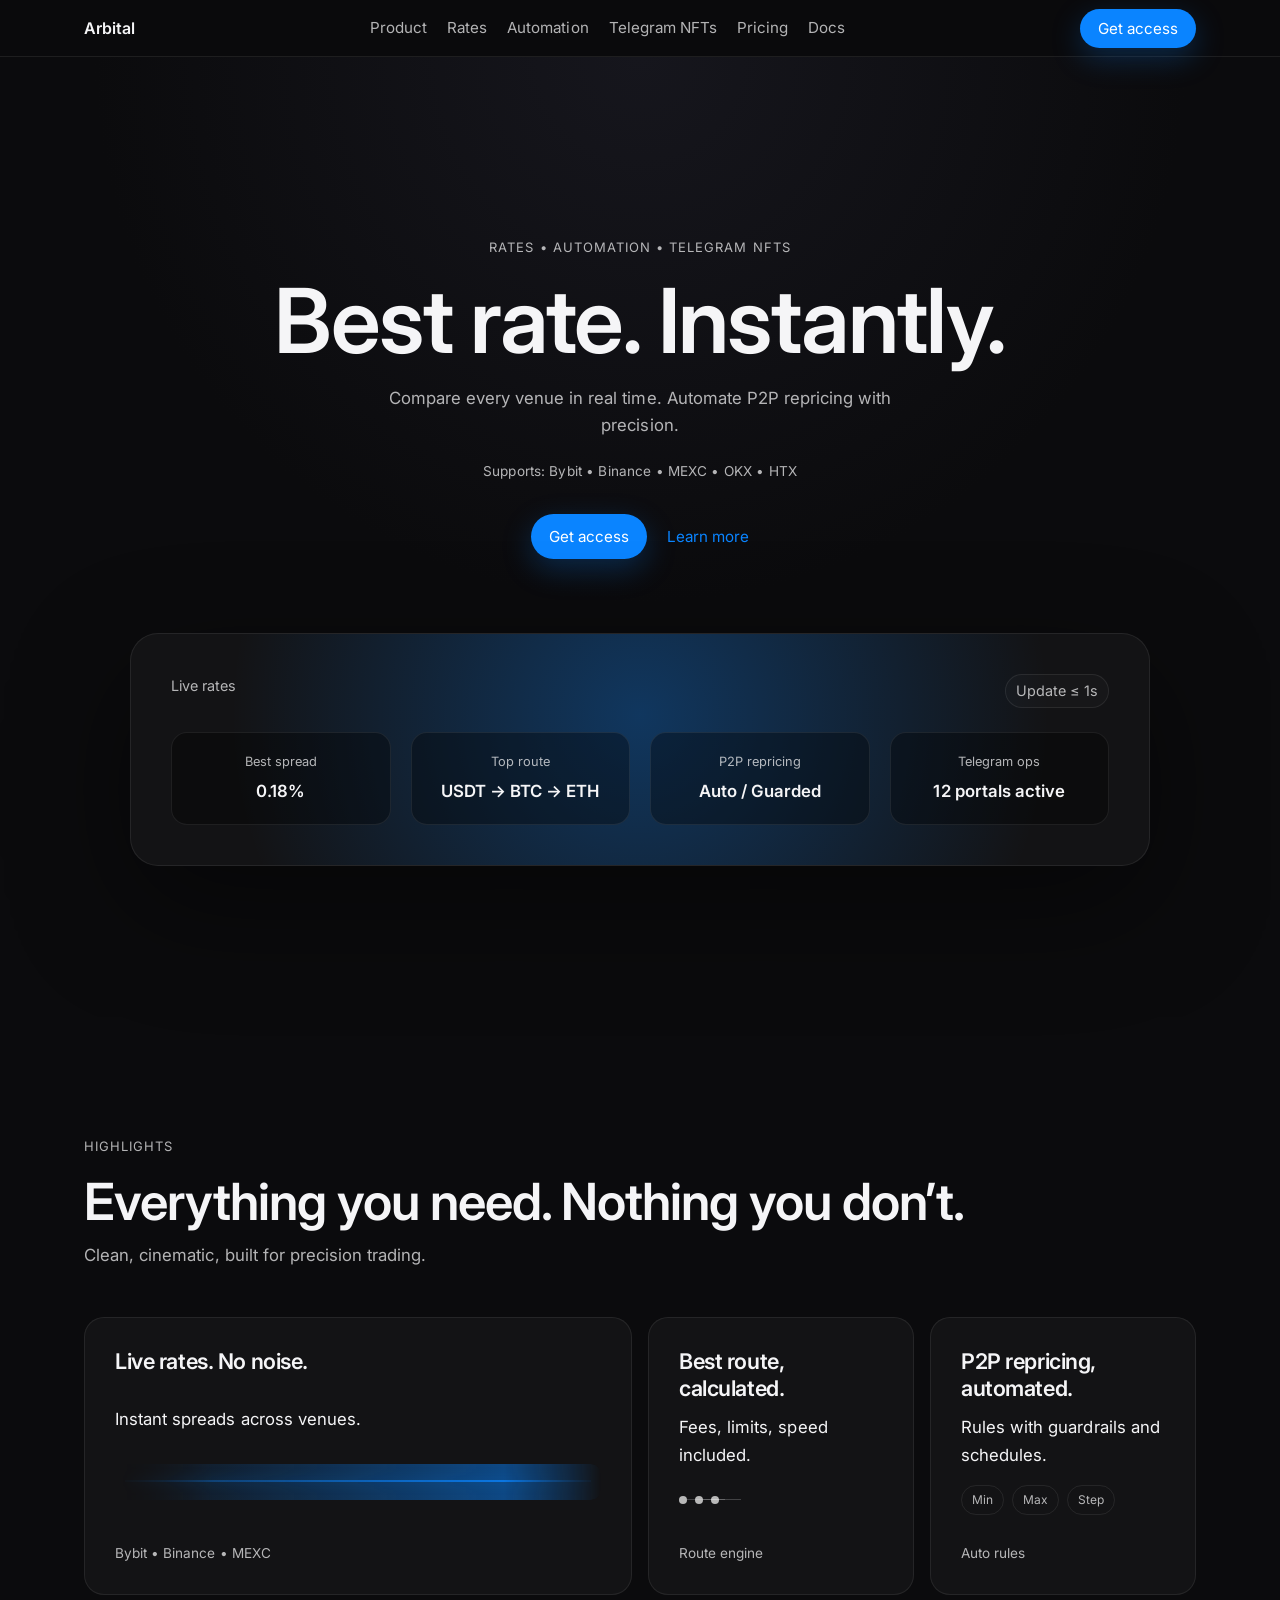
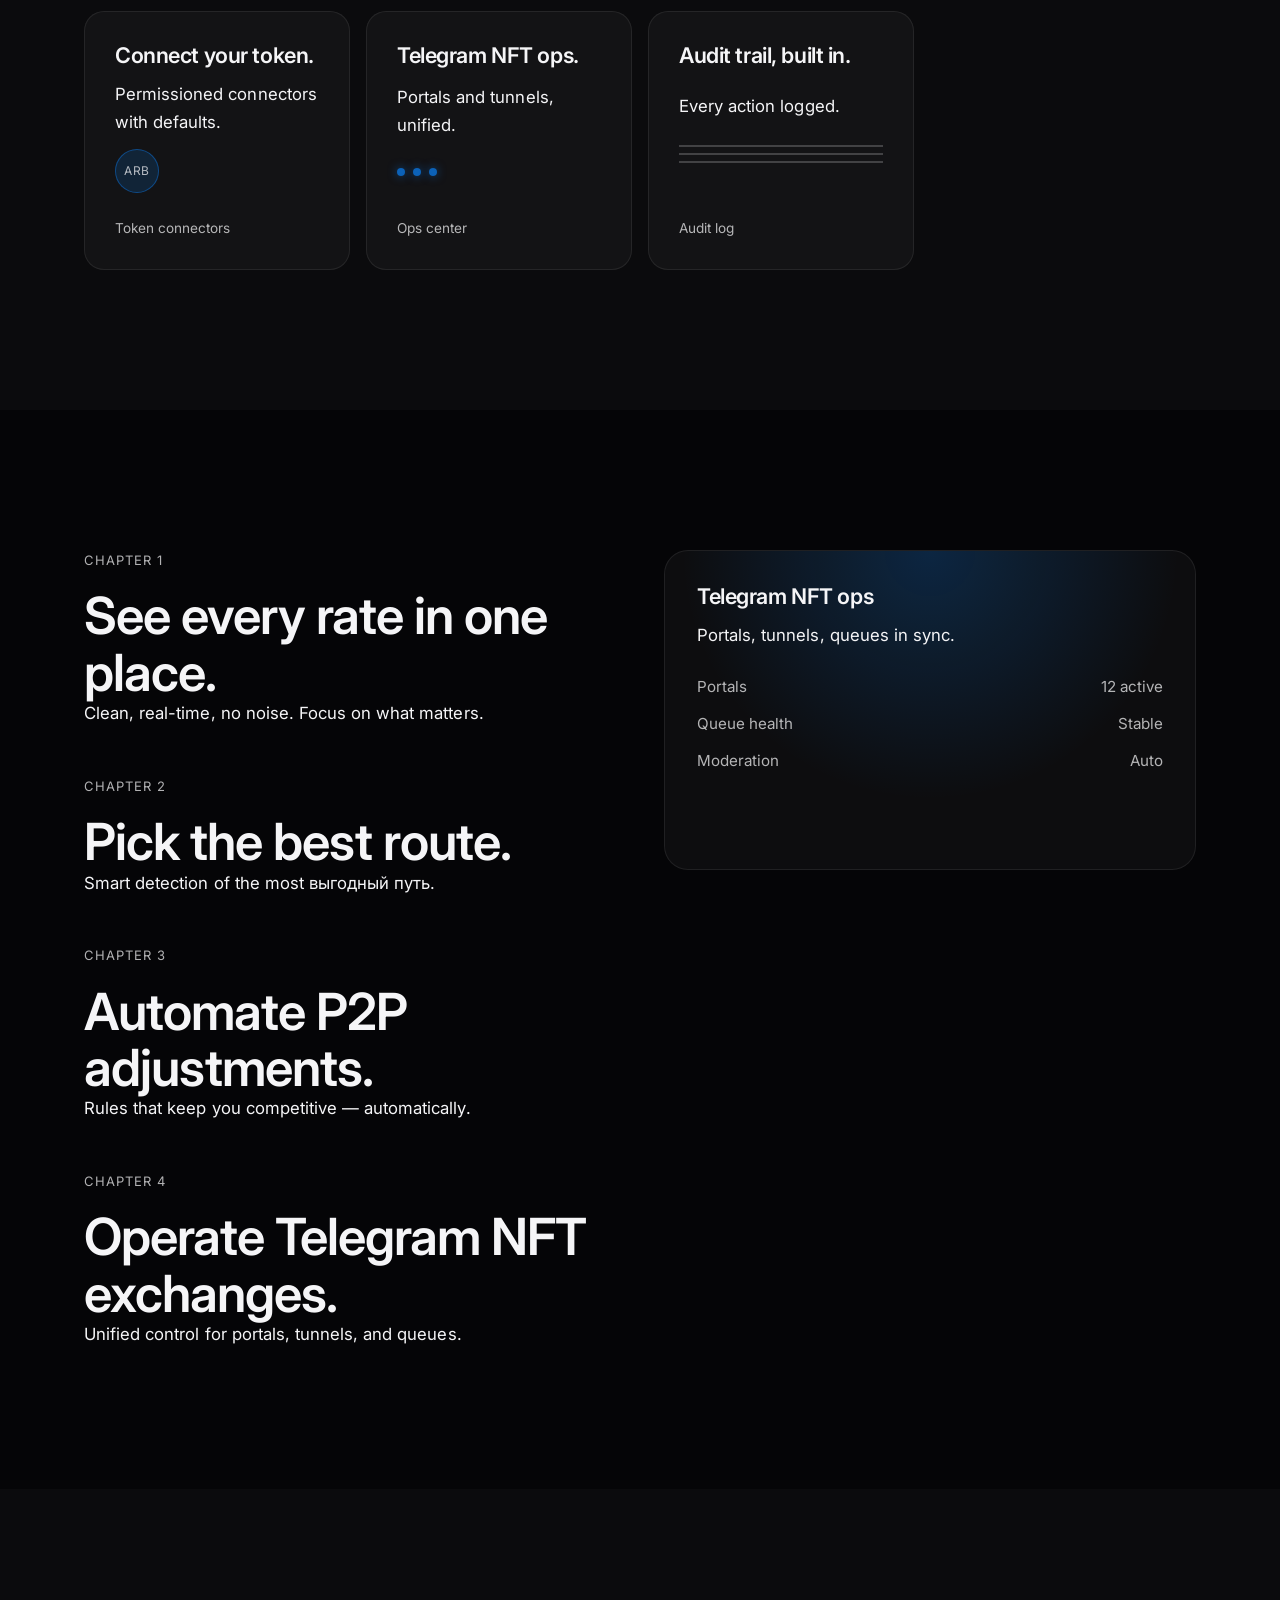
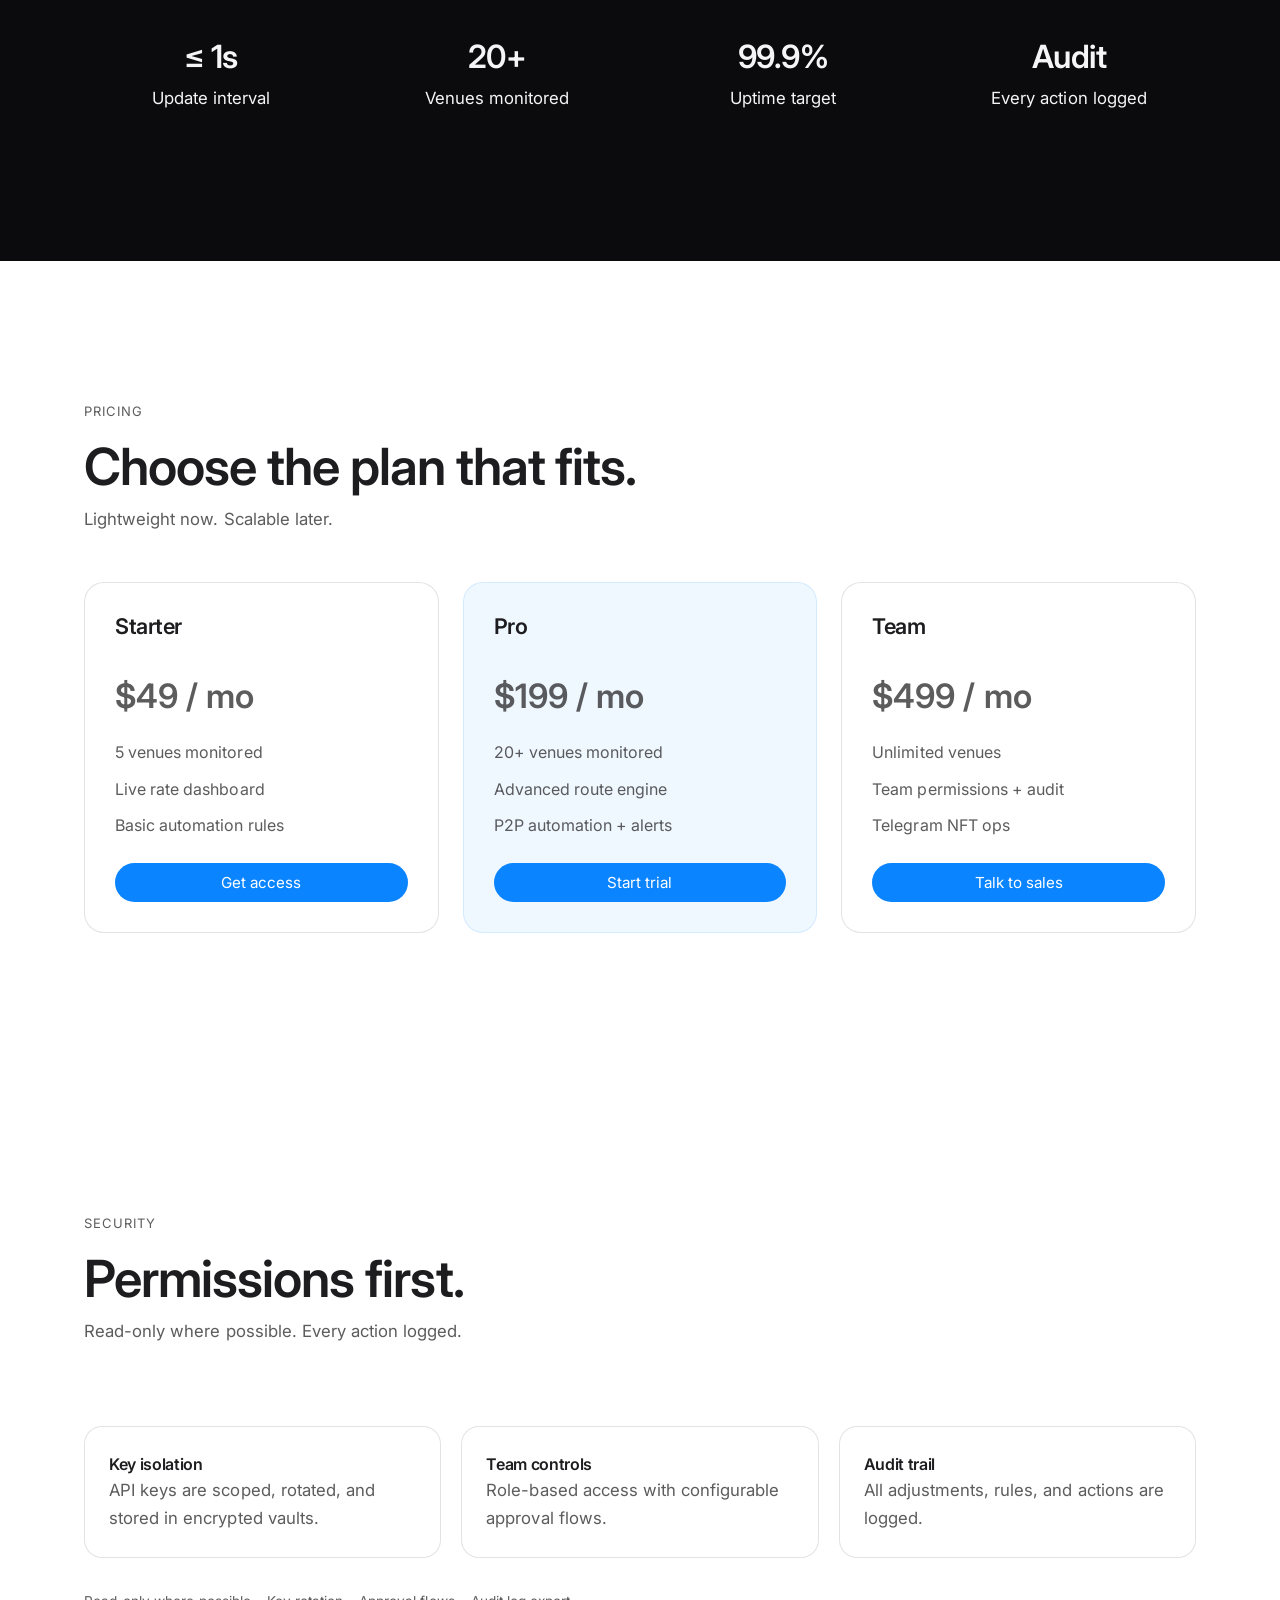
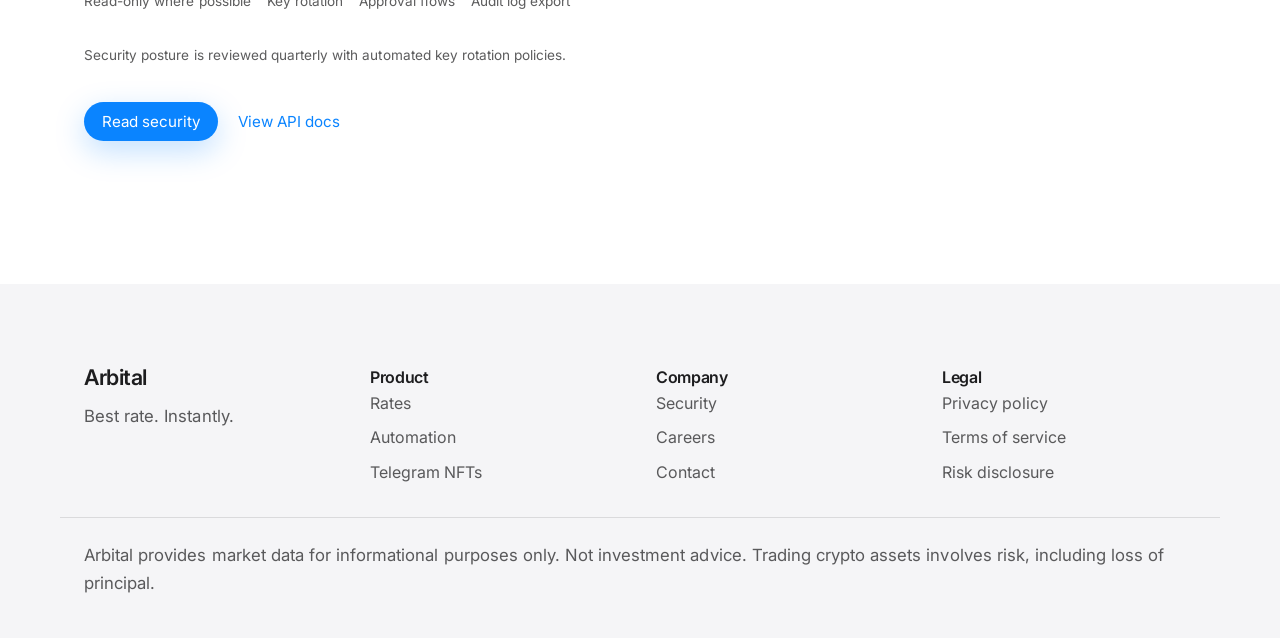
==== commit bede87fc: "Refine cinematic layout and motion polish" ====
--- a/index.html
+++ b/index.html
@@ -34,12 +34,12 @@
           <p class="kicker">Rates • Automation • Telegram NFTs</p>
           <h1 class="hero__title">Best rate. Instantly.</h1>
           <p class="hero__subhead">
-            Compare Bybit, Binance, MEXC and more — then automate P2P repricing with
-            precision.
+            Compare every venue in real time. Automate P2P repricing with precision.
           </p>
+          <p class="hero__support">Supports: Bybit • Binance • MEXC • OKX • HTX</p>
           <div class="hero__cta">
             <button class="btn btn--primary">Get access</button>
-            <a class="btn btn--link" href="#product">View product</a>
+            <a class="btn btn--link" href="#product">Learn more</a>
           </div>
           <div class="hero__media">
             <div class="dashboard">
@@ -81,57 +81,71 @@
           <div class="bento">
             <article class="card card--wide reveal">
               <h3>Live rates. No noise.</h3>
-              <p>Instant spreads across venues with a single source of truth.</p>
+              <p>Instant spreads across venues.</p>
+              <div class="card__visual sparkline" aria-hidden="true"></div>
               <div class="card__mini">Bybit • Binance • MEXC</div>
             </article>
             <article class="card reveal">
               <h3>Best route, calculated.</h3>
-              <p>Fees, limits, and speed baked into every recommendation.</p>
+              <p>Fees, limits, speed included.</p>
+              <div class="card__visual route" aria-hidden="true">
+                <span></span><span></span><span></span>
+              </div>
               <div class="card__mini">Route engine</div>
             </article>
             <article class="card reveal">
               <h3>P2P repricing, automated.</h3>
-              <p>Rules with guardrails, schedules, and cooldowns.</p>
+              <p>Rules with guardrails and schedules.</p>
+              <div class="card__visual chips" aria-hidden="true">
+                <span>Min</span><span>Max</span><span>Step</span>
+              </div>
               <div class="card__mini">Auto rules</div>
             </article>
             <article class="card reveal">
               <h3>Connect your token.</h3>
-              <p>Permission-based connectors with read-only defaults.</p>
+              <p>Permissioned connectors with defaults.</p>
+              <div class="card__visual token" aria-hidden="true">ARB</div>
               <div class="card__mini">Token connectors</div>
             </article>
             <article class="card reveal">
               <h3>Telegram NFT ops.</h3>
-              <p>Portals and tunnels monitored in one control panel.</p>
+              <p>Portals and tunnels, unified.</p>
+              <div class="card__visual status" aria-hidden="true">
+                <span></span><span></span><span></span>
+              </div>
               <div class="card__mini">Ops center</div>
             </article>
             <article class="card reveal">
               <h3>Audit trail, built in.</h3>
-              <p>Every action logged for compliance and clarity.</p>
+              <p>Every action logged.</p>
+              <div class="card__visual log" aria-hidden="true">
+                <span></span><span></span><span></span>
+              </div>
               <div class="card__mini">Audit log</div>
             </article>
           </div>
         </div>
       </section>
 
-      <section class="section section--dark sticky" id="rates">
+      <section class="section section--dark sticky" id="rates" data-active="1">
         <div class="container sticky__grid">
           <div class="sticky__copy">
-            <div class="story-step is-active reveal">
+            <div class="story-step is-active reveal" data-step="1">
               <p class="kicker">Chapter 1</p>
               <h2>See every rate in one place.</h2>
               <p>Clean, real-time, no noise. Focus on what matters.</p>
             </div>
-            <div class="story-step reveal">
+            <div class="story-step reveal" data-step="2">
               <p class="kicker">Chapter 2</p>
               <h2>Pick the best route.</h2>
               <p>Smart detection of the most выгодный путь.</p>
             </div>
-            <div class="story-step reveal" id="automation">
+            <div class="story-step reveal" id="automation" data-step="3">
               <p class="kicker">Chapter 3</p>
               <h2>Automate P2P adjustments.</h2>
               <p>Rules that keep you competitive — automatically.</p>
             </div>
-            <div class="story-step reveal" id="telegram">
+            <div class="story-step reveal" id="telegram" data-step="4">
               <p class="kicker">Chapter 4</p>
               <h2>Operate Telegram NFT exchanges.</h2>
               <p>Unified control for portals, tunnels, and queues.</p>
@@ -140,7 +154,7 @@
           <div class="sticky__media">
             <div class="spotlight">
               <div class="spotlight__layer"></div>
-              <div class="spotlight__panel">
+              <div class="spotlight__panel" data-step="1">
                 <h3>Live rates dashboard</h3>
                 <p>Top venues updated in under a second.</p>
                 <div class="spotlight__list">
@@ -155,6 +169,60 @@
                   <div>
                     <span>MEXC</span>
                     <span>0.24%</span>
+                  </div>
+                </div>
+              </div>
+              <div class="spotlight__panel" data-step="2">
+                <h3>Route intelligence</h3>
+                <p>All fees and limits accounted for.</p>
+                <div class="spotlight__list">
+                  <div>
+                    <span>Best path</span>
+                    <span>USDT → BTC</span>
+                  </div>
+                  <div>
+                    <span>Est. gain</span>
+                    <span>+0.41%</span>
+                  </div>
+                  <div>
+                    <span>Latency</span>
+                    <span>380ms</span>
+                  </div>
+                </div>
+              </div>
+              <div class="spotlight__panel" data-step="3">
+                <h3>P2P automation</h3>
+                <p>Rules with guardrails and cooldowns.</p>
+                <div class="spotlight__list">
+                  <div>
+                    <span>Spread &gt; 0.6%</span>
+                    <span>Adjust -0.2%</span>
+                  </div>
+                  <div>
+                    <span>Budget cap</span>
+                    <span>$15k</span>
+                  </div>
+                  <div>
+                    <span>Cooldown</span>
+                    <span>8 min</span>
+                  </div>
+                </div>
+              </div>
+              <div class="spotlight__panel" data-step="4">
+                <h3>Telegram NFT ops</h3>
+                <p>Portals, tunnels, queues in sync.</p>
+                <div class="spotlight__list">
+                  <div>
+                    <span>Portals</span>
+                    <span>12 active</span>
+                  </div>
+                  <div>
+                    <span>Queue health</span>
+                    <span>Stable</span>
+                  </div>
+                  <div>
+                    <span>Moderation</span>
+                    <span>Auto</span>
                   </div>
                 </div>
               </div>
@@ -194,7 +262,7 @@
           <div class="pricing">
             <article class="card card--light reveal">
               <h3>Starter</h3>
-              <p class="price">$49<span>/mo</span></p>
+              <p class="price">$49 / mo</p>
               <ul>
                 <li>5 venues monitored</li>
                 <li>Live rate dashboard</li>
@@ -204,7 +272,7 @@
             </article>
             <article class="card card--light card--featured reveal">
               <h3>Pro</h3>
-              <p class="price">$199<span>/mo</span></p>
+              <p class="price">$199 / mo</p>
               <ul>
                 <li>20+ venues monitored</li>
                 <li>Advanced route engine</li>
@@ -214,7 +282,7 @@
             </article>
             <article class="card card--light reveal">
               <h3>Team</h3>
-              <p class="price">$499<span>/mo</span></p>
+              <p class="price">$499 / mo</p>
               <ul>
                 <li>Unlimited venues</li>
                 <li>Team permissions + audit</li>
@@ -247,6 +315,15 @@
               <p>All adjustments, rules, and actions are logged.</p>
             </div>
           </div>
+          <div class="security__details reveal">
+            <span>Read-only where possible</span>
+            <span>Key rotation</span>
+            <span>Approval flows</span>
+            <span>Audit log export</span>
+          </div>
+          <p class="security__note reveal">
+            Security posture is reviewed quarterly with automated key rotation policies.
+          </p>
           <div class="security__cta reveal">
             <button class="btn btn--primary">Read security</button>
             <a class="btn btn--link" href="#">View API docs</a>
--- a/styles.css
+++ b/styles.css
@@ -3,15 +3,15 @@
   --dark-bg-2: #050507;
   --dark-text: #f5f5f7;
   --dark-muted: rgba(245, 245, 247, 0.72);
-  --dark-stroke: rgba(255, 255, 255, 0.1);
-  --dark-surface: rgba(255, 255, 255, 0.04);
+  --dark-stroke: rgba(255, 255, 255, 0.08);
+  --dark-surface: rgba(255, 255, 255, 0.035);
   --light-bg: #ffffff;
   --light-bg-2: #f5f5f7;
   --light-text: #1d1d1f;
   --light-muted: rgba(29, 29, 31, 0.72);
   --light-stroke: rgba(29, 29, 31, 0.12);
   --accent: #0a84ff;
-  --shadow-soft: 0 24px 80px rgba(0, 0, 0, 0.35);
+  --shadow-soft: 0 40px 120px rgba(0, 0, 0, 0.45);
   --ease: cubic-bezier(0.16, 1, 0.3, 1);
 }
 
@@ -26,7 +26,8 @@
     "Segoe UI", sans-serif;
   background: var(--dark-bg);
   color: var(--dark-text);
-  line-height: 1.6;
+  line-height: 1.65;
+  letter-spacing: 0.002em;
 }
 
 a {
@@ -45,7 +46,7 @@
 }
 
 .section {
-  padding: 128px 0;
+  padding: 140px 0;
 }
 
 .section--dark {
@@ -59,8 +60,8 @@
 }
 
 .section--hero {
-  background: radial-gradient(circle at top, #141418 0%, var(--dark-bg) 45%);
-  padding-top: 160px;
+  background: radial-gradient(circle at top, #16161d 0%, var(--dark-bg) 48%);
+  padding-top: 180px;
 }
 
 .kicker {
@@ -79,7 +80,7 @@
 }
 
 h1 {
-  font-size: clamp(3rem, 6vw, 5rem);
+  font-size: clamp(3.4rem, 7vw, 5.8rem);
   line-height: 1.05;
   margin-top: 16px;
 }
@@ -105,7 +106,7 @@
   top: 0;
   z-index: 20;
   backdrop-filter: blur(14px);
-  background: rgba(11, 11, 13, 0.72);
+  background: rgba(11, 11, 13, 0.55);
   border-bottom: 1px solid var(--dark-stroke);
 }
 
@@ -164,9 +165,16 @@
 }
 
 .hero__subhead {
-  max-width: 640px;
-  margin: 16px auto 32px;
-  color: var(--dark-muted);
+  max-width: 560px;
+  margin: 16px auto 20px;
+  color: var(--dark-muted);
+}
+
+.hero__support {
+  font-size: 0.85rem;
+  color: var(--dark-muted);
+  margin-bottom: 32px;
+  letter-spacing: 0.01em;
 }
 
 .hero__cta {
@@ -184,20 +192,21 @@
 .dashboard {
   background: var(--dark-surface);
   border: 1px solid var(--dark-stroke);
-  border-radius: 24px;
-  padding: 32px;
-  max-width: 860px;
+  border-radius: 28px;
+  padding: 40px;
+  max-width: 1020px;
   width: 100%;
   position: relative;
   overflow: hidden;
   box-shadow: var(--shadow-soft);
+  transform: translateY(10px);
 }
 
 .dashboard__glow {
   position: absolute;
-  inset: -20% 0 0;
-  background: radial-gradient(circle, rgba(10, 132, 255, 0.35), transparent 60%);
-  opacity: 0.6;
+  inset: -30% -10% 0;
+  background: radial-gradient(circle, rgba(10, 132, 255, 0.45), transparent 65%);
+  opacity: 0.7;
 }
 
 .dashboard__header {
@@ -261,7 +270,7 @@
   background: var(--dark-surface);
   border: 1px solid var(--dark-stroke);
   border-radius: 20px;
-  padding: 24px;
+  padding: 30px;
   min-height: 180px;
   display: flex;
   flex-direction: column;
@@ -278,6 +287,101 @@
   margin-top: 16px;
   font-size: 0.85rem;
   color: var(--dark-muted);
+}
+
+.card__visual {
+  margin-top: 12px;
+  margin-bottom: 8px;
+  min-height: 36px;
+  display: flex;
+  align-items: center;
+  gap: 8px;
+  color: var(--dark-muted);
+}
+
+.sparkline {
+  height: 36px;
+  width: 100%;
+  background: linear-gradient(90deg, transparent, rgba(10, 132, 255, 0.6));
+  mask-image: linear-gradient(
+    90deg,
+    transparent 0%,
+    black 20%,
+    black 80%,
+    transparent 100%
+  );
+  border-radius: 10px;
+  position: relative;
+}
+
+.sparkline::after {
+  content: "";
+  position: absolute;
+  inset: 16px 10px auto;
+  height: 2px;
+  background: linear-gradient(90deg, rgba(10, 132, 255, 0.2), rgba(10, 132, 255, 0.9));
+  box-shadow: 0 0 12px rgba(10, 132, 255, 0.4);
+}
+
+.route span {
+  height: 8px;
+  width: 8px;
+  border-radius: 50%;
+  background: rgba(255, 255, 255, 0.7);
+  position: relative;
+}
+
+.route span::after {
+  content: "";
+  position: absolute;
+  height: 1px;
+  width: 38px;
+  background: rgba(255, 255, 255, 0.2);
+  top: 3px;
+  left: 8px;
+}
+
+.route span:last-child::after {
+  display: none;
+}
+
+.chips span {
+  padding: 4px 10px;
+  border-radius: 999px;
+  border: 1px solid var(--dark-stroke);
+  font-size: 0.75rem;
+  color: var(--dark-muted);
+}
+
+.token {
+  width: 44px;
+  height: 44px;
+  border-radius: 50%;
+  display: grid;
+  place-items: center;
+  background: rgba(10, 132, 255, 0.15);
+  border: 1px solid rgba(10, 132, 255, 0.4);
+  font-size: 0.75rem;
+  letter-spacing: 0.08em;
+}
+
+.status span {
+  width: 8px;
+  height: 8px;
+  border-radius: 50%;
+  background: rgba(10, 132, 255, 0.7);
+  box-shadow: 0 0 10px rgba(10, 132, 255, 0.5);
+}
+
+.log {
+  flex-direction: column;
+  gap: 6px;
+}
+
+.log span {
+  height: 2px;
+  width: 100%;
+  background: rgba(255, 255, 255, 0.2);
 }
 
 .card--wide {
@@ -334,6 +438,19 @@
 .spotlight__panel {
   position: relative;
   z-index: 1;
+  opacity: 0;
+  transform: translateY(10px);
+  transition: opacity 0.6s var(--ease), transform 0.6s var(--ease);
+  display: none;
+}
+
+.sticky[data-active="1"] .spotlight__panel[data-step="1"],
+.sticky[data-active="2"] .spotlight__panel[data-step="2"],
+.sticky[data-active="3"] .spotlight__panel[data-step="3"],
+.sticky[data-active="4"] .spotlight__panel[data-step="4"] {
+  display: block;
+  opacity: 1;
+  transform: translateY(0);
 }
 
 .spotlight__list {
@@ -351,15 +468,15 @@
 
 .metrics {
   display: grid;
-  grid-template-columns: repeat(auto-fit, minmax(200px, 1fr));
-  gap: 20px;
+  grid-template-columns: repeat(auto-fit, minmax(160px, 1fr));
+  gap: 32px;
 }
 
 .metric-card {
-  border-radius: 20px;
-  padding: 32px 24px;
-  border: 1px solid var(--dark-stroke);
-  background: rgba(255, 255, 255, 0.02);
+  border-radius: 0;
+  padding: 8px 0;
+  border: none;
+  background: transparent;
   text-align: center;
 }
 
@@ -398,25 +515,27 @@
 }
 
 .card--featured {
-  border-color: rgba(10, 132, 255, 0.35);
-  box-shadow: 0 18px 50px rgba(10, 132, 255, 0.18);
+  background: rgba(10, 132, 255, 0.06);
+  border-color: rgba(10, 132, 255, 0.12);
+  box-shadow: none;
 }
 
 .price {
-  font-size: 2.2rem;
+  font-size: 2.1rem;
   margin: 16px 0;
   color: var(--light-text);
-}
-
-.price span {
-  font-size: 1rem;
-  color: var(--light-muted);
+  font-weight: 600;
 }
 
 .card--light ul {
   margin-bottom: 24px;
   display: grid;
   gap: 10px;
+}
+
+.pricing .btn {
+  width: 100%;
+  box-shadow: none;
 }
 
 .security {
@@ -441,6 +560,19 @@
   display: flex;
   gap: 20px;
   align-items: center;
+}
+
+.security__details {
+  display: flex;
+  flex-wrap: wrap;
+  gap: 16px;
+  font-size: 0.85rem;
+  color: var(--light-muted);
+}
+
+.security__note {
+  font-size: 0.85rem;
+  color: var(--light-muted);
 }
 
 .footer {
@@ -498,11 +630,11 @@
 
 @media (max-width: 640px) {
   .section {
-    padding: 96px 0;
+    padding: 104px 0;
   }
 
   .section--hero {
-    padding-top: 120px;
+    padding-top: 130px;
   }
 
   .container {
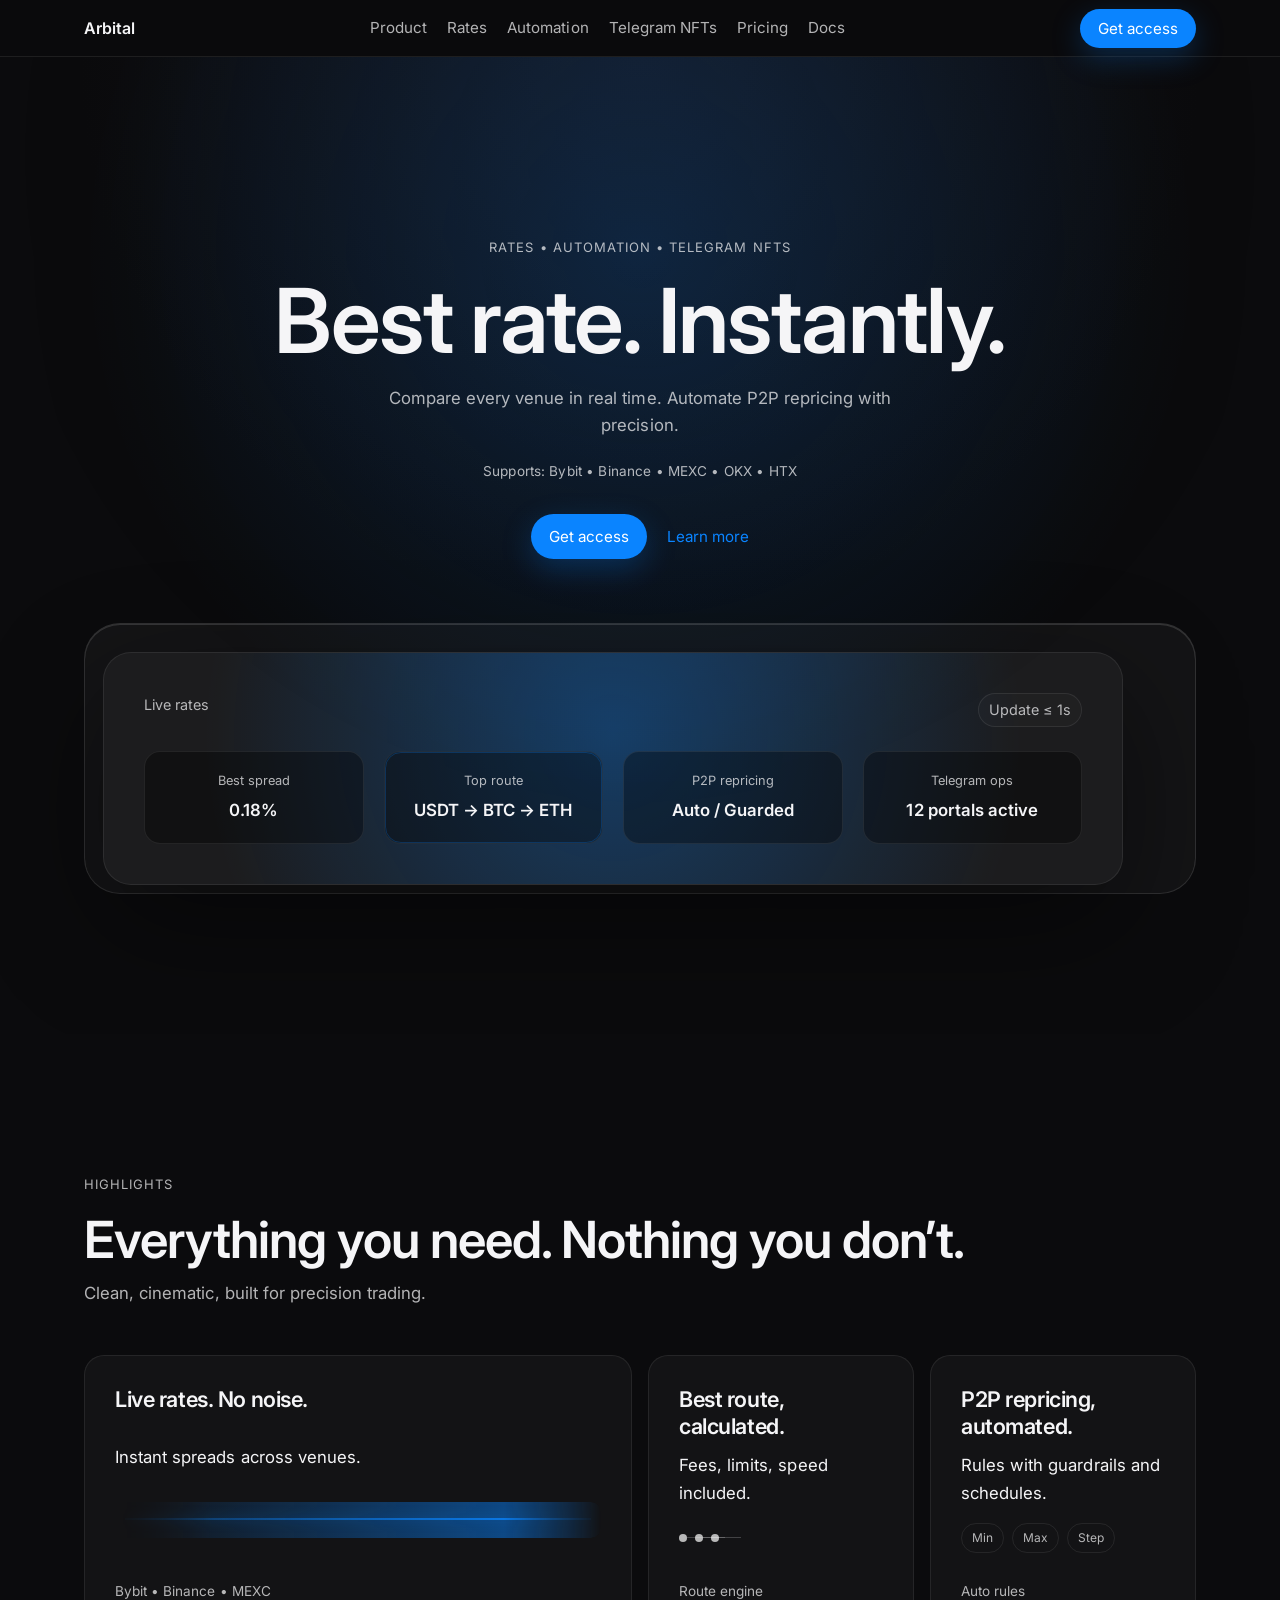
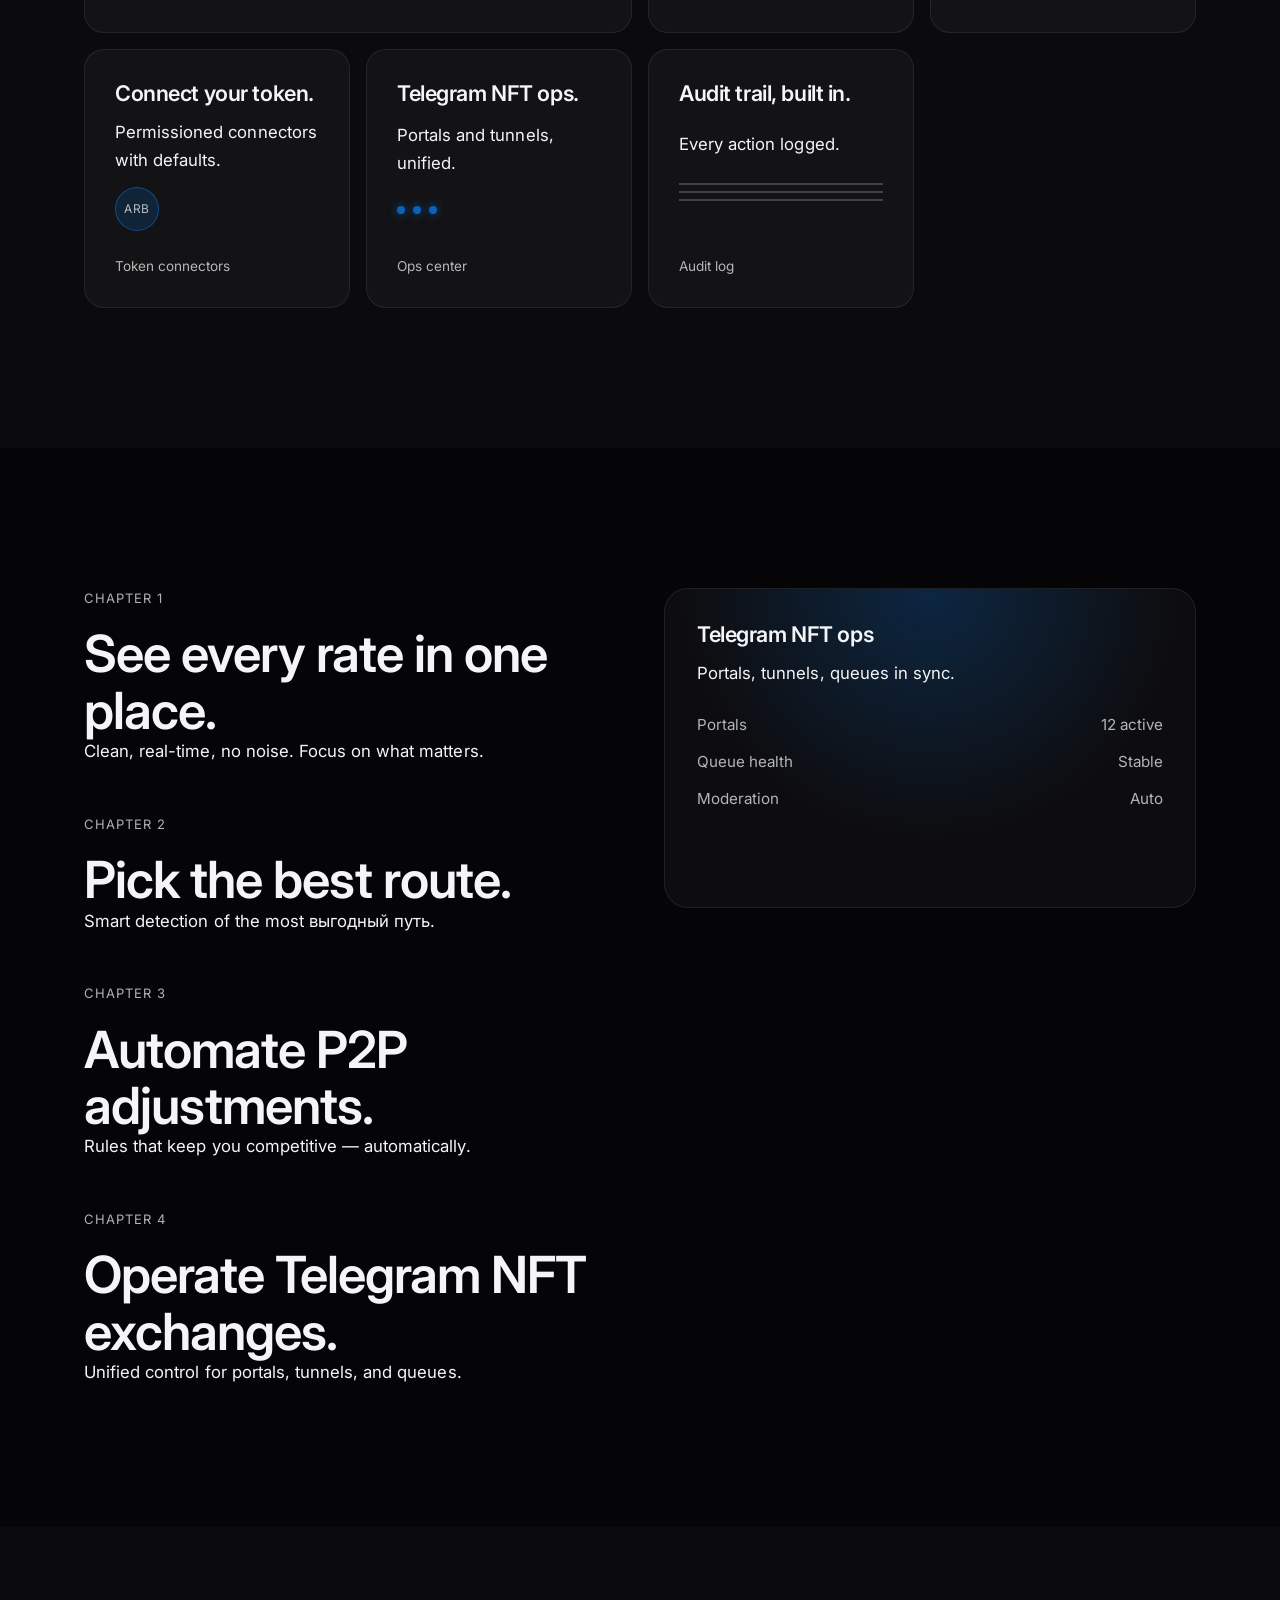
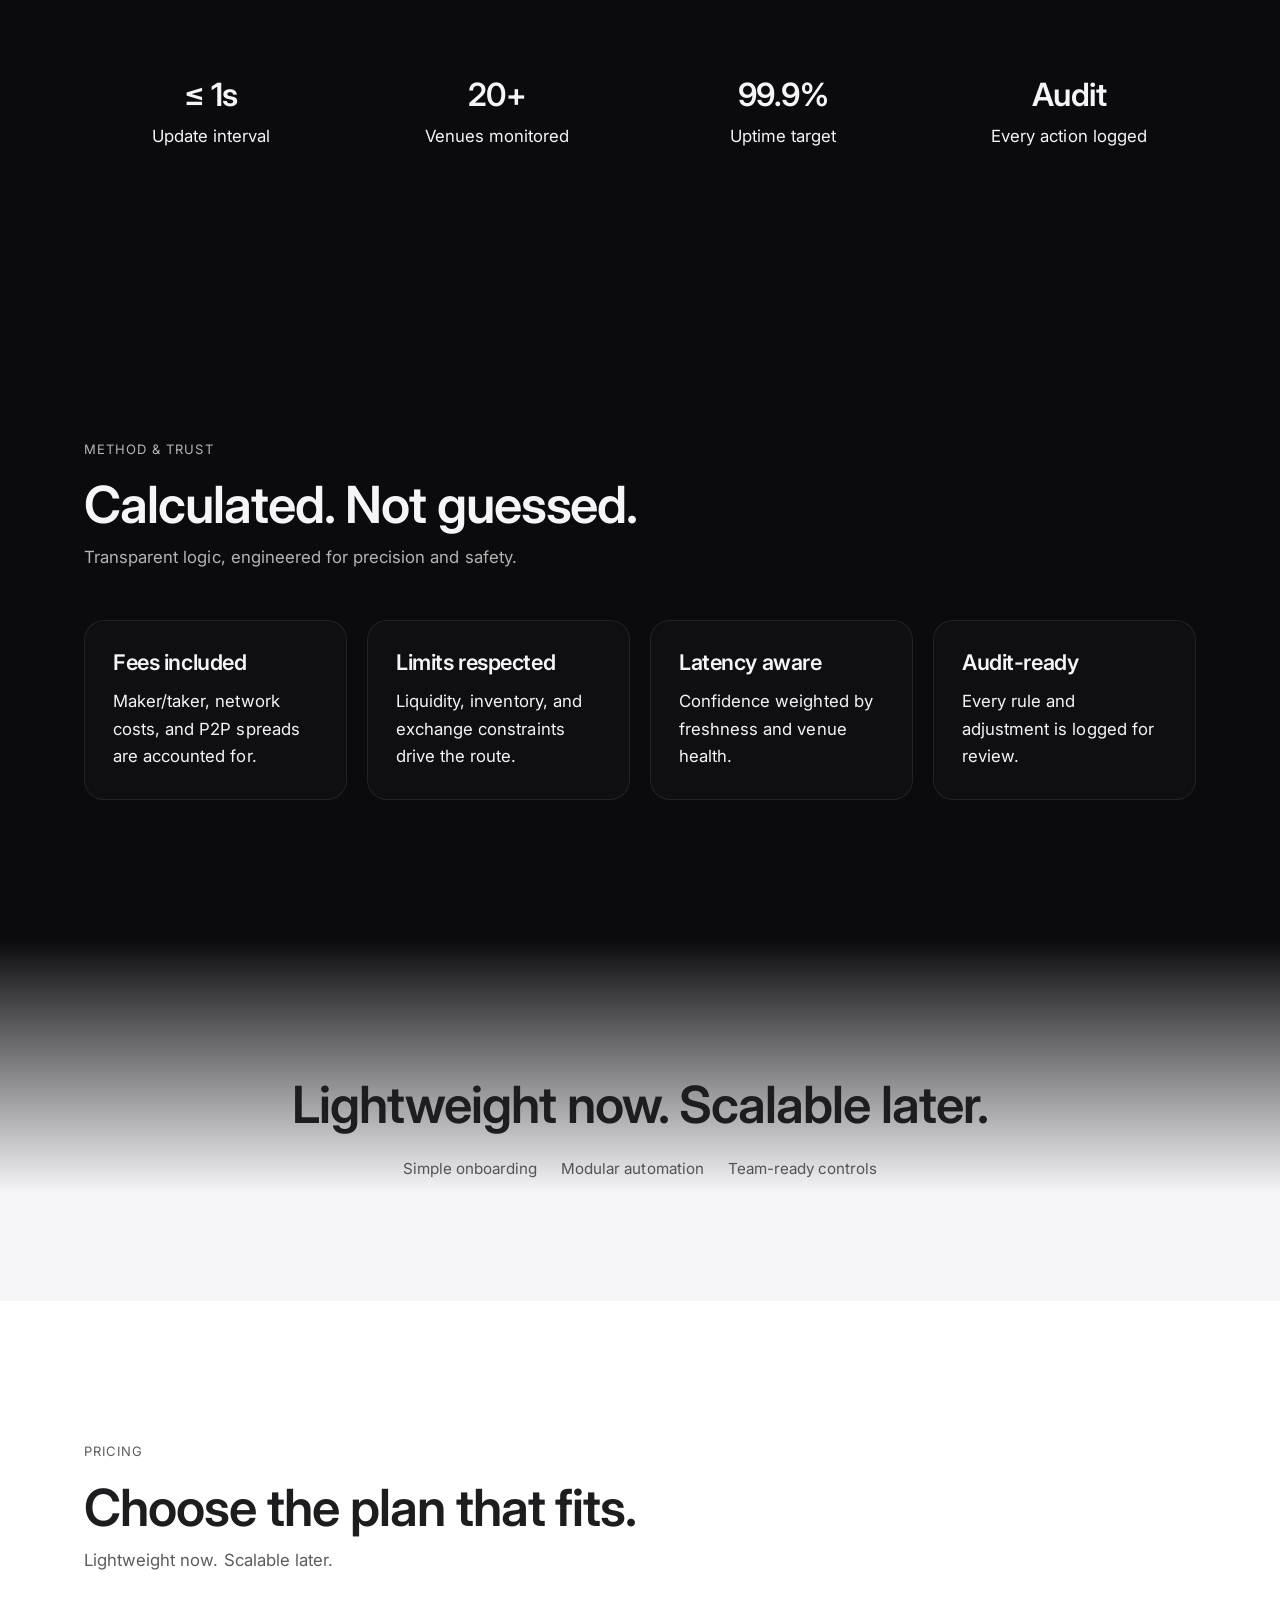
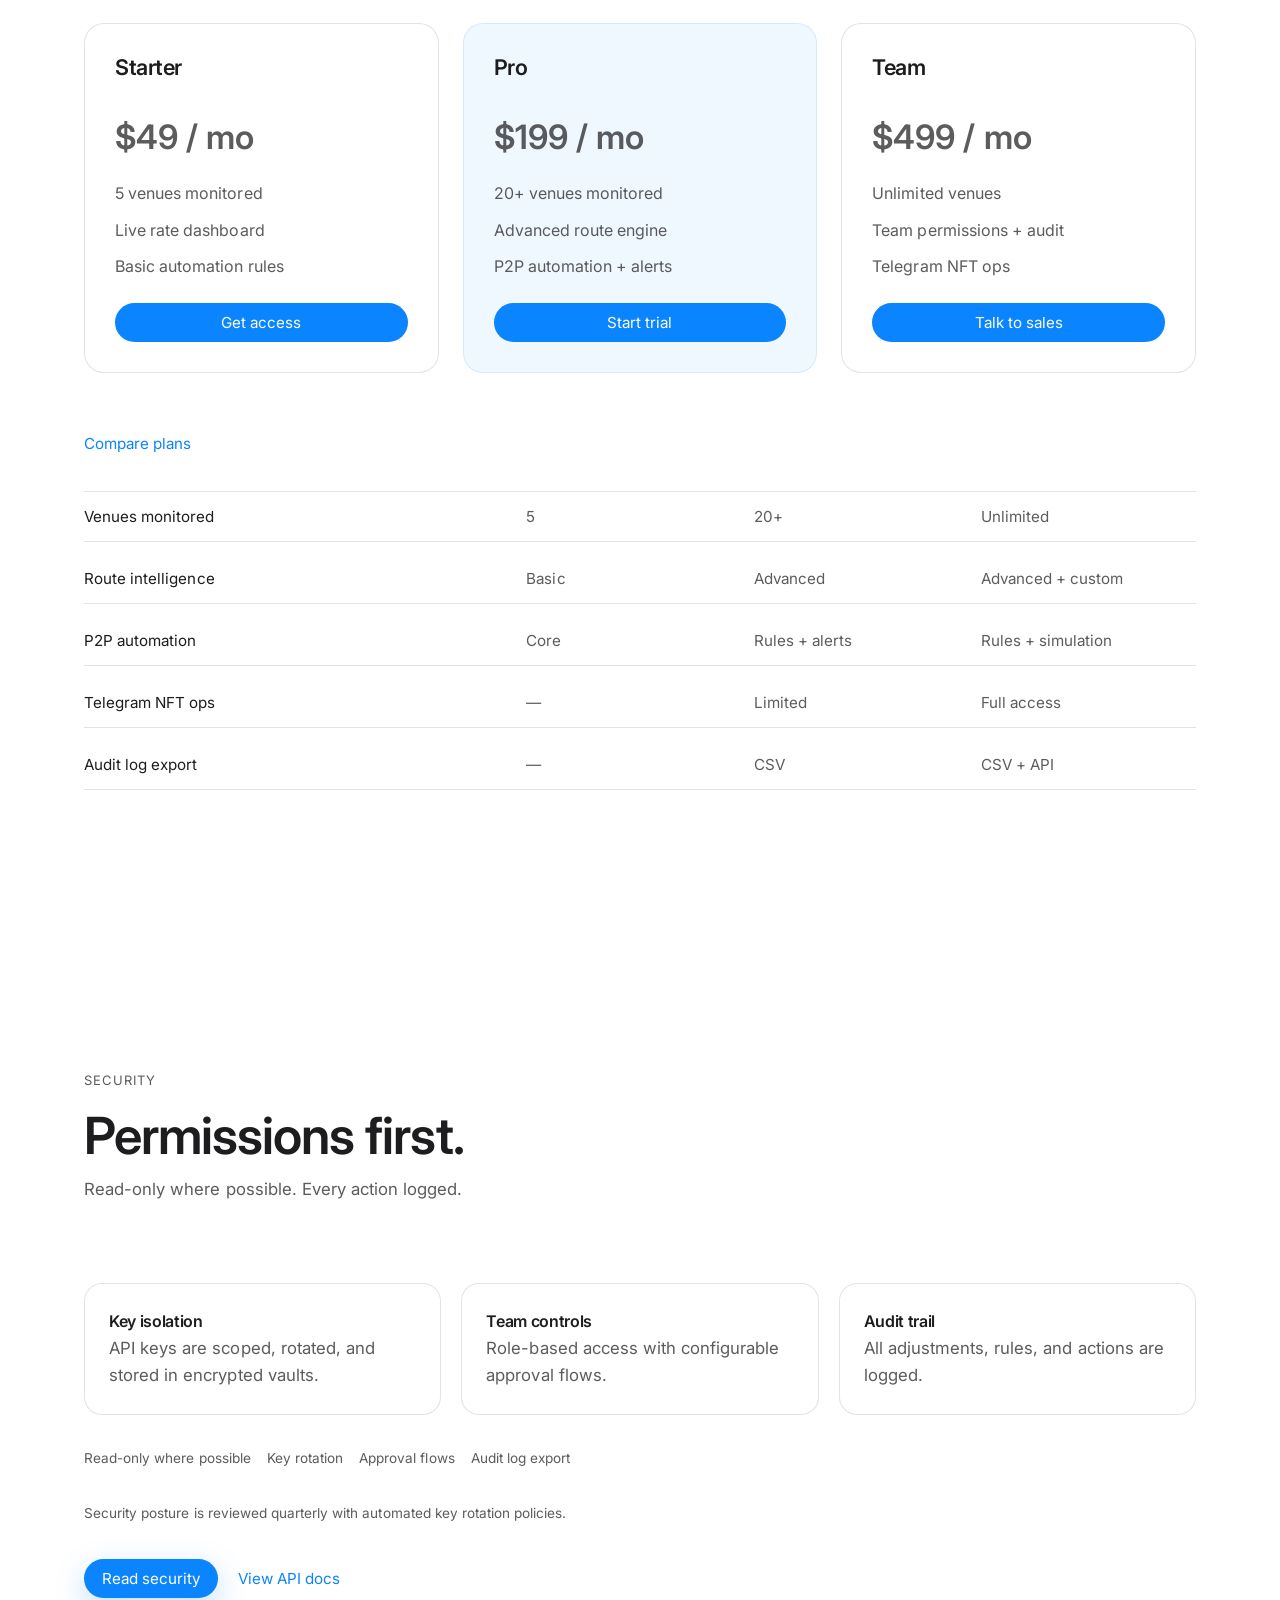
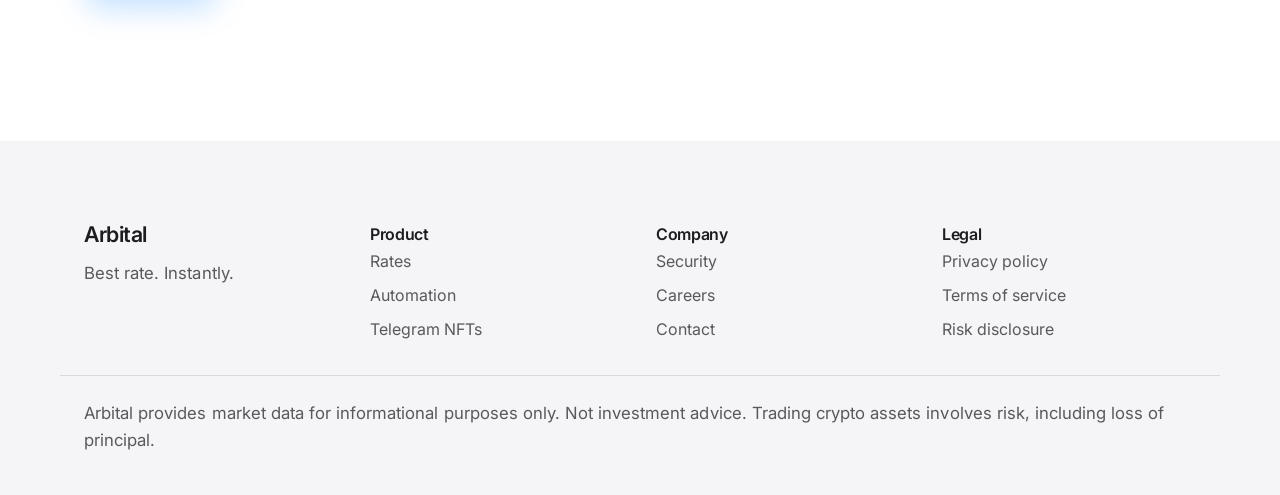
==== commit 3f016c0a: "Add hero scene, trust block, and pricing compare" ====
--- a/index.html
+++ b/index.html
@@ -30,6 +30,7 @@
 
     <main>
       <section class="section section--hero section--dark">
+        <div class="hero__backdrop"></div>
         <div class="container hero">
           <p class="kicker">Rates • Automation • Telegram NFTs</p>
           <h1 class="hero__title">Best rate. Instantly.</h1>
@@ -42,28 +43,30 @@
             <a class="btn btn--link" href="#product">Learn more</a>
           </div>
           <div class="hero__media">
-            <div class="dashboard">
-              <div class="dashboard__glow"></div>
-              <div class="dashboard__header">
-                <span>Live rates</span>
-                <span class="pill">Update ≤ 1s</span>
-              </div>
-              <div class="dashboard__grid">
-                <div class="metric">
-                  <p class="metric__label">Best spread</p>
-                  <p class="metric__value">0.18%</p>
-                </div>
-                <div class="metric">
-                  <p class="metric__label">Top route</p>
-                  <p class="metric__value">USDT → BTC → ETH</p>
-                </div>
-                <div class="metric">
-                  <p class="metric__label">P2P repricing</p>
-                  <p class="metric__value">Auto / Guarded</p>
-                </div>
-                <div class="metric">
-                  <p class="metric__label">Telegram ops</p>
-                  <p class="metric__value">12 portals active</p>
+            <div class="device-frame">
+              <div class="dashboard">
+                <div class="dashboard__glow"></div>
+                <div class="dashboard__header">
+                  <span>Live rates</span>
+                  <span class="pill is-live">Update ≤ 1s</span>
+                </div>
+                <div class="dashboard__grid">
+                  <div class="metric">
+                    <p class="metric__label">Best spread</p>
+                    <p class="metric__value metric__value--drift">0.18%</p>
+                  </div>
+                  <div class="metric metric--highlight">
+                    <p class="metric__label">Top route</p>
+                    <p class="metric__value">USDT → BTC → ETH</p>
+                  </div>
+                  <div class="metric">
+                    <p class="metric__label">P2P repricing</p>
+                    <p class="metric__value">Auto / Guarded</p>
+                  </div>
+                  <div class="metric">
+                    <p class="metric__label">Telegram ops</p>
+                    <p class="metric__value">12 portals active</p>
+                  </div>
                 </div>
               </div>
             </div>
@@ -248,6 +251,47 @@
           <div class="metric-card reveal">
             <h3>Audit</h3>
             <p>Every action logged</p>
+          </div>
+        </div>
+      </section>
+
+      <section class="section section--dark" id="method">
+        <div class="container">
+          <div class="section__header reveal">
+            <p class="kicker">Method & Trust</p>
+            <h2>Calculated. Not guessed.</h2>
+            <p class="section__subhead">
+              Transparent logic, engineered for precision and safety.
+            </p>
+          </div>
+          <div class="method-grid">
+            <article class="method-card reveal">
+              <h3>Fees included</h3>
+              <p>Maker/taker, network costs, and P2P spreads are accounted for.</p>
+            </article>
+            <article class="method-card reveal">
+              <h3>Limits respected</h3>
+              <p>Liquidity, inventory, and exchange constraints drive the route.</p>
+            </article>
+            <article class="method-card reveal">
+              <h3>Latency aware</h3>
+              <p>Confidence weighted by freshness and venue health.</p>
+            </article>
+            <article class="method-card reveal">
+              <h3>Audit-ready</h3>
+              <p>Every rule and adjustment is logged for review.</p>
+            </article>
+          </div>
+        </div>
+      </section>
+
+      <section class="section section--bridge section--light">
+        <div class="container bridge">
+          <h2>Lightweight now. Scalable later.</h2>
+          <div class="bridge__points">
+            <span>Simple onboarding</span>
+            <span>Modular automation</span>
+            <span>Team-ready controls</span>
           </div>
         </div>
       </section>
@@ -291,6 +335,41 @@
               <button class="btn btn--primary">Talk to sales</button>
             </article>
           </div>
+          <div class="compare reveal">
+            <a class="btn btn--link" href="#">Compare plans</a>
+            <div class="compare__table">
+              <div class="compare__row">
+                <span>Venues monitored</span>
+                <span>5</span>
+                <span>20+</span>
+                <span>Unlimited</span>
+              </div>
+              <div class="compare__row">
+                <span>Route intelligence</span>
+                <span>Basic</span>
+                <span>Advanced</span>
+                <span>Advanced + custom</span>
+              </div>
+              <div class="compare__row">
+                <span>P2P automation</span>
+                <span>Core</span>
+                <span>Rules + alerts</span>
+                <span>Rules + simulation</span>
+              </div>
+              <div class="compare__row">
+                <span>Telegram NFT ops</span>
+                <span>—</span>
+                <span>Limited</span>
+                <span>Full access</span>
+              </div>
+              <div class="compare__row">
+                <span>Audit log export</span>
+                <span>—</span>
+                <span>CSV</span>
+                <span>CSV + API</span>
+              </div>
+            </div>
+          </div>
         </div>
       </section>
 
--- a/styles.css
+++ b/styles.css
@@ -62,6 +62,22 @@
 .section--hero {
   background: radial-gradient(circle at top, #16161d 0%, var(--dark-bg) 48%);
   padding-top: 180px;
+  position: relative;
+  overflow: hidden;
+}
+
+.hero__backdrop {
+  position: absolute;
+  inset: 0;
+  pointer-events: none;
+  background: radial-gradient(
+      circle at 50% 20%,
+      rgba(10, 132, 255, 0.18),
+      transparent 55%
+    ),
+    radial-gradient(circle at 50% 10%, rgba(0, 0, 0, 0.1), transparent 60%);
+  mask-image: radial-gradient(circle at 50% 20%, black 45%, transparent 75%);
+  z-index: 0;
 }
 
 .kicker {
@@ -162,6 +178,8 @@
 
 .hero {
   text-align: center;
+  position: relative;
+  z-index: 1;
 }
 
 .hero__subhead {
@@ -187,6 +205,15 @@
 .hero__media {
   display: flex;
   justify-content: center;
+}
+
+.device-frame {
+  padding: 18px;
+  border-radius: 36px;
+  background: rgba(255, 255, 255, 0.04);
+  border: 1px solid rgba(255, 255, 255, 0.12);
+  box-shadow: inset 0 1px 0 rgba(255, 255, 255, 0.14);
+  width: min(1120px, 90vw);
 }
 
 .dashboard {
@@ -226,6 +253,25 @@
   background: rgba(255, 255, 255, 0.02);
 }
 
+.pill.is-live {
+  position: relative;
+  overflow: hidden;
+}
+
+.pill.is-live::after {
+  content: "";
+  position: absolute;
+  inset: 0;
+  background: linear-gradient(
+    120deg,
+    transparent 0%,
+    rgba(10, 132, 255, 0.35) 50%,
+    transparent 100%
+  );
+  transform: translateX(-100%);
+  animation: shimmer 4s ease-in-out infinite;
+}
+
 .dashboard__grid {
   display: grid;
   grid-template-columns: repeat(auto-fit, minmax(180px, 1fr));
@@ -239,6 +285,8 @@
   border-radius: 16px;
   border: 1px solid var(--dark-stroke);
   background: rgba(0, 0, 0, 0.35);
+  position: relative;
+  overflow: hidden;
 }
 
 .metric__label {
@@ -249,6 +297,22 @@
 .metric__value {
   margin-top: 6px;
   font-weight: 600;
+}
+
+.metric__value--drift {
+  animation: drift 6s ease-in-out infinite;
+}
+
+.metric--highlight::after {
+  content: "";
+  position: absolute;
+  inset: 0;
+  border-radius: 16px;
+  border: 1px solid rgba(10, 132, 255, 0.4);
+  box-shadow: 0 0 18px rgba(10, 132, 255, 0.35);
+  opacity: 0.6;
+  pointer-events: none;
+  animation: pulse 4s ease-in-out infinite;
 }
 
 .section__header {
@@ -485,6 +549,42 @@
   margin-bottom: 8px;
 }
 
+.method-grid {
+  display: grid;
+  grid-template-columns: repeat(auto-fit, minmax(220px, 1fr));
+  gap: 20px;
+}
+
+.method-card {
+  border: 1px solid var(--dark-stroke);
+  border-radius: 20px;
+  padding: 28px;
+  background: rgba(255, 255, 255, 0.02);
+}
+
+.section--bridge {
+  background: linear-gradient(180deg, #0b0b0d 0%, #f5f5f7 70%);
+  padding-top: 120px;
+  padding-bottom: 120px;
+}
+
+.bridge {
+  text-align: center;
+  color: var(--light-text);
+}
+
+.bridge h2 {
+  margin-bottom: 24px;
+}
+
+.bridge__points {
+  display: flex;
+  justify-content: center;
+  gap: 24px;
+  font-size: 0.95rem;
+  color: var(--light-muted);
+}
+
 .section--light .kicker,
 .section--light .section__subhead,
 .section--light p {
@@ -538,6 +638,32 @@
   box-shadow: none;
 }
 
+.compare {
+  margin-top: 48px;
+  display: grid;
+  gap: 24px;
+}
+
+.compare__table {
+  border-top: 1px solid var(--light-stroke);
+  display: grid;
+  gap: 12px;
+}
+
+.compare__row {
+  display: grid;
+  grid-template-columns: 2fr repeat(3, 1fr);
+  gap: 12px;
+  padding: 12px 0;
+  border-bottom: 1px solid var(--light-stroke);
+  font-size: 0.95rem;
+  color: var(--light-text);
+}
+
+.compare__row span:not(:first-child) {
+  color: var(--light-muted);
+}
+
 .security {
   display: grid;
   gap: 32px;
@@ -573,6 +699,38 @@
 .security__note {
   font-size: 0.85rem;
   color: var(--light-muted);
+}
+
+@keyframes shimmer {
+  0% {
+    transform: translateX(-100%);
+  }
+  50% {
+    transform: translateX(0%);
+  }
+  100% {
+    transform: translateX(100%);
+  }
+}
+
+@keyframes drift {
+  0%,
+  100% {
+    opacity: 0.8;
+  }
+  50% {
+    opacity: 1;
+  }
+}
+
+@keyframes pulse {
+  0%,
+  100% {
+    opacity: 0.4;
+  }
+  50% {
+    opacity: 0.8;
+  }
 }
 
 .footer {
@@ -626,6 +784,15 @@
   .card--wide {
     grid-column: span 1;
   }
+
+  .bridge__points {
+    flex-direction: column;
+    gap: 12px;
+  }
+
+  .compare__row {
+    grid-template-columns: 1fr;
+  }
 }
 
 @media (max-width: 640px) {
